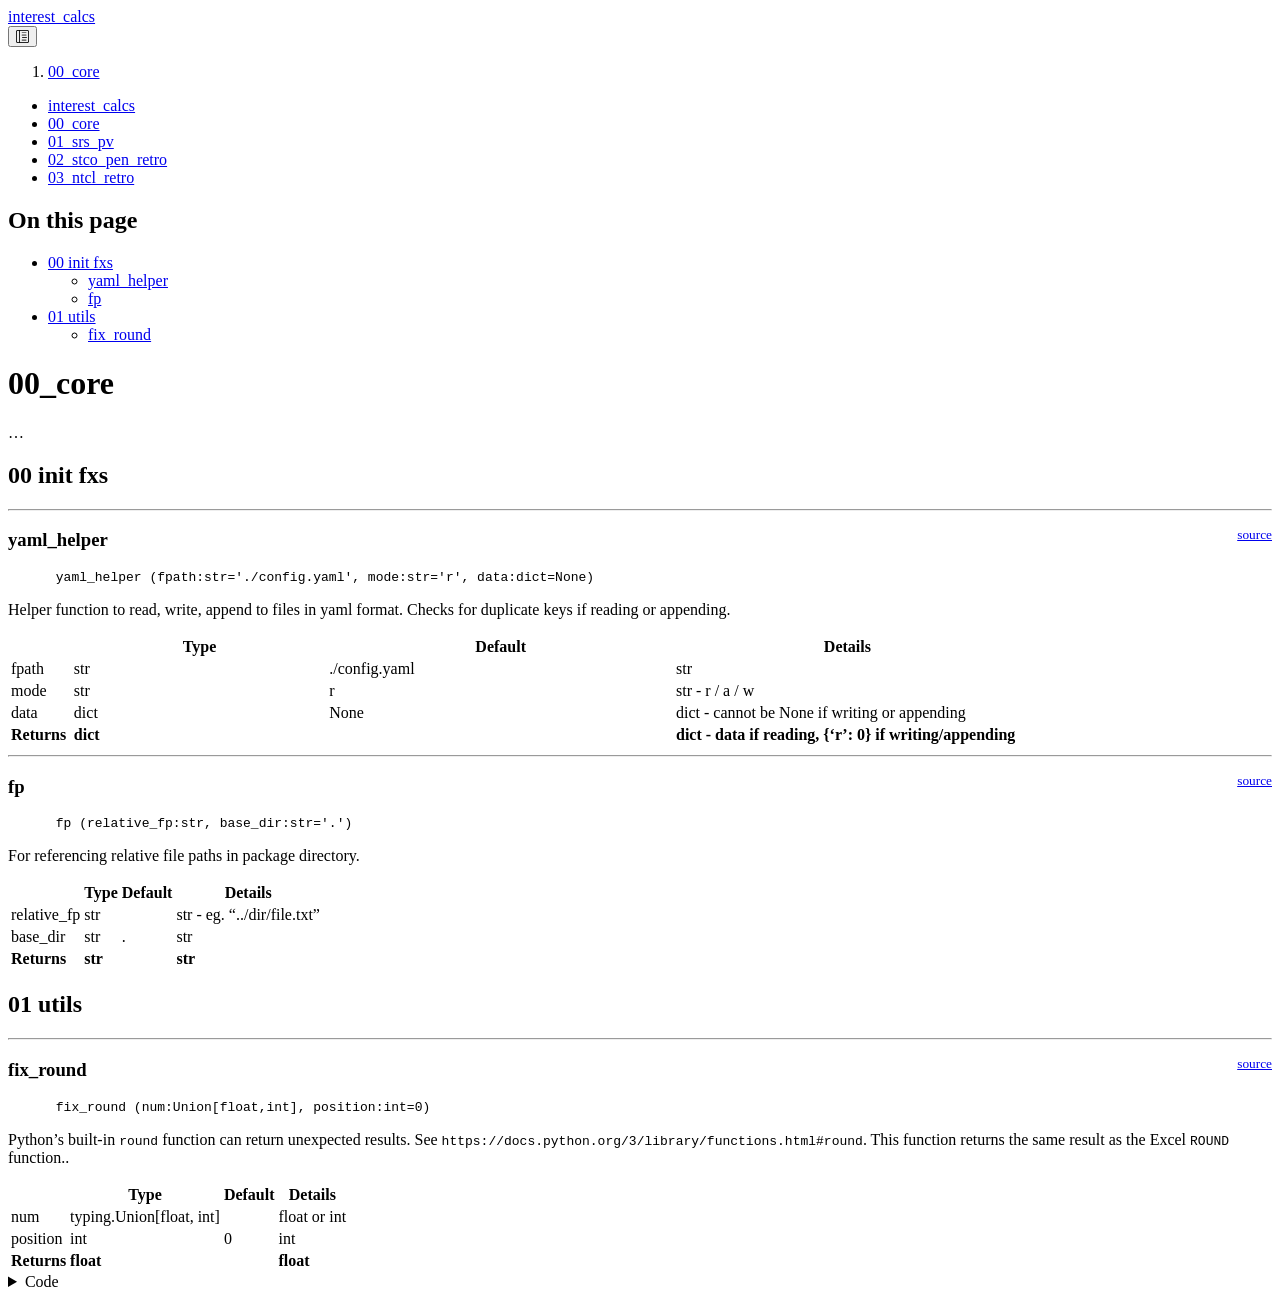
==== docs/core.html @ 6f4686b6 "init" ====
<!DOCTYPE html>
<html xmlns="http://www.w3.org/1999/xhtml" lang="en" xml:lang="en"><head>

<meta charset="utf-8">
<meta name="generator" content="quarto-1.4.550">

<meta name="viewport" content="width=device-width, initial-scale=1.0, user-scalable=yes">

<meta name="description" content="…">

<title>interest_calcs - 00_core</title>
<style>
code{white-space: pre-wrap;}
span.smallcaps{font-variant: small-caps;}
div.columns{display: flex; gap: min(4vw, 1.5em);}
div.column{flex: auto; overflow-x: auto;}
div.hanging-indent{margin-left: 1.5em; text-indent: -1.5em;}
ul.task-list{list-style: none;}
ul.task-list li input[type="checkbox"] {
  width: 0.8em;
  margin: 0 0.8em 0.2em -1em; /* quarto-specific, see https://github.com/quarto-dev/quarto-cli/issues/4556 */ 
  vertical-align: middle;
}
/* CSS for syntax highlighting */
pre > code.sourceCode { white-space: pre; position: relative; }
pre > code.sourceCode > span { line-height: 1.25; }
pre > code.sourceCode > span:empty { height: 1.2em; }
.sourceCode { overflow: visible; }
code.sourceCode > span { color: inherit; text-decoration: inherit; }
div.sourceCode { margin: 1em 0; }
pre.sourceCode { margin: 0; }
@media screen {
div.sourceCode { overflow: auto; }
}
@media print {
pre > code.sourceCode { white-space: pre-wrap; }
pre > code.sourceCode > span { text-indent: -5em; padding-left: 5em; }
}
pre.numberSource code
  { counter-reset: source-line 0; }
pre.numberSource code > span
  { position: relative; left: -4em; counter-increment: source-line; }
pre.numberSource code > span > a:first-child::before
  { content: counter(source-line);
    position: relative; left: -1em; text-align: right; vertical-align: baseline;
    border: none; display: inline-block;
    -webkit-touch-callout: none; -webkit-user-select: none;
    -khtml-user-select: none; -moz-user-select: none;
    -ms-user-select: none; user-select: none;
    padding: 0 4px; width: 4em;
  }
pre.numberSource { margin-left: 3em;  padding-left: 4px; }
div.sourceCode
  {   }
@media screen {
pre > code.sourceCode > span > a:first-child::before { text-decoration: underline; }
}
</style>


<script src="site_libs/quarto-nav/quarto-nav.js"></script>
<script src="site_libs/quarto-nav/headroom.min.js"></script>
<script src="site_libs/clipboard/clipboard.min.js"></script>
<script src="site_libs/quarto-search/autocomplete.umd.js"></script>
<script src="site_libs/quarto-search/fuse.min.js"></script>
<script src="site_libs/quarto-search/quarto-search.js"></script>
<meta name="quarto:offset" content="./">
<script src="site_libs/quarto-html/quarto.js"></script>
<script src="site_libs/quarto-html/popper.min.js"></script>
<script src="site_libs/quarto-html/tippy.umd.min.js"></script>
<script src="site_libs/quarto-html/anchor.min.js"></script>
<link href="site_libs/quarto-html/tippy.css" rel="stylesheet">
<link href="site_libs/quarto-html/quarto-syntax-highlighting.css" rel="stylesheet" id="quarto-text-highlighting-styles">
<script src="site_libs/bootstrap/bootstrap.min.js"></script>
<link href="site_libs/bootstrap/bootstrap-icons.css" rel="stylesheet">
<link href="site_libs/bootstrap/bootstrap.min.css" rel="stylesheet" id="quarto-bootstrap" data-mode="light">
<script id="quarto-search-options" type="application/json">{
  "location": "navbar",
  "copy-button": false,
  "collapse-after": 3,
  "panel-placement": "end",
  "type": "overlay",
  "limit": 50,
  "keyboard-shortcut": [
    "f",
    "/",
    "s"
  ],
  "show-item-context": false,
  "language": {
    "search-no-results-text": "No results",
    "search-matching-documents-text": "matching documents",
    "search-copy-link-title": "Copy link to search",
    "search-hide-matches-text": "Hide additional matches",
    "search-more-match-text": "more match in this document",
    "search-more-matches-text": "more matches in this document",
    "search-clear-button-title": "Clear",
    "search-text-placeholder": "",
    "search-detached-cancel-button-title": "Cancel",
    "search-submit-button-title": "Submit",
    "search-label": "Search"
  }
}</script>


<link rel="stylesheet" href="styles.css">
<meta property="og:title" content="interest_calcs - 00_core">
<meta property="og:description" content="…">
<meta property="og:site_name" content="interest_calcs">
<meta name="twitter:title" content="interest_calcs - 00_core">
<meta name="twitter:description" content="…">
<meta name="twitter:card" content="summary">
</head>

<body class="nav-sidebar floating nav-fixed">

<div id="quarto-search-results"></div>
  <header id="quarto-header" class="headroom fixed-top">
    <nav class="navbar navbar-expand-lg " data-bs-theme="dark">
      <div class="navbar-container container-fluid">
      <div class="navbar-brand-container mx-auto">
    <a class="navbar-brand" href="./index.html">
    <span class="navbar-title">interest_calcs</span>
    </a>
  </div>
        <div class="quarto-navbar-tools">
</div>
          <div id="quarto-search" class="" title="Search"></div>
      </div> <!-- /container-fluid -->
    </nav>
  <nav class="quarto-secondary-nav">
    <div class="container-fluid d-flex">
      <button type="button" class="quarto-btn-toggle btn" data-bs-toggle="collapse" data-bs-target=".quarto-sidebar-collapse-item" aria-controls="quarto-sidebar" aria-expanded="false" aria-label="Toggle sidebar navigation" onclick="if (window.quartoToggleHeadroom) { window.quartoToggleHeadroom(); }">
        <i class="bi bi-layout-text-sidebar-reverse"></i>
      </button>
        <nav class="quarto-page-breadcrumbs" aria-label="breadcrumb"><ol class="breadcrumb"><li class="breadcrumb-item"><a href="./core.html">00_core</a></li></ol></nav>
        <a class="flex-grow-1" role="button" data-bs-toggle="collapse" data-bs-target=".quarto-sidebar-collapse-item" aria-controls="quarto-sidebar" aria-expanded="false" aria-label="Toggle sidebar navigation" onclick="if (window.quartoToggleHeadroom) { window.quartoToggleHeadroom(); }">      
        </a>
    </div>
  </nav>
</header>
<!-- content -->
<div id="quarto-content" class="quarto-container page-columns page-rows-contents page-layout-article page-navbar">
<!-- sidebar -->
  <nav id="quarto-sidebar" class="sidebar collapse collapse-horizontal quarto-sidebar-collapse-item sidebar-navigation floating overflow-auto">
    <div class="sidebar-menu-container"> 
    <ul class="list-unstyled mt-1">
        <li class="sidebar-item">
  <div class="sidebar-item-container"> 
  <a href="./index.html" class="sidebar-item-text sidebar-link">
 <span class="menu-text">interest_calcs</span></a>
  </div>
</li>
        <li class="sidebar-item">
  <div class="sidebar-item-container"> 
  <a href="./core.html" class="sidebar-item-text sidebar-link active">
 <span class="menu-text">00_core</span></a>
  </div>
</li>
        <li class="sidebar-item">
  <div class="sidebar-item-container"> 
  <a href="./srs_pv.html" class="sidebar-item-text sidebar-link">
 <span class="menu-text">01_srs_pv</span></a>
  </div>
</li>
        <li class="sidebar-item">
  <div class="sidebar-item-container"> 
  <a href="./stco_pen_retro.html" class="sidebar-item-text sidebar-link">
 <span class="menu-text">02_stco_pen_retro</span></a>
  </div>
</li>
        <li class="sidebar-item">
  <div class="sidebar-item-container"> 
  <a href="./ntcl_retro.html" class="sidebar-item-text sidebar-link">
 <span class="menu-text">03_ntcl_retro</span></a>
  </div>
</li>
    </ul>
    </div>
</nav>
<div id="quarto-sidebar-glass" class="quarto-sidebar-collapse-item" data-bs-toggle="collapse" data-bs-target=".quarto-sidebar-collapse-item"></div>
<!-- margin-sidebar -->
    <div id="quarto-margin-sidebar" class="sidebar margin-sidebar">
        <nav id="TOC" role="doc-toc" class="toc-active">
    <h2 id="toc-title">On this page</h2>
   
  <ul>
  <li><a href="#init-fxs" id="toc-init-fxs" class="nav-link active" data-scroll-target="#init-fxs">00 init fxs</a>
  <ul class="collapse">
  <li><a href="#yaml_helper" id="toc-yaml_helper" class="nav-link" data-scroll-target="#yaml_helper">yaml_helper</a></li>
  <li><a href="#fp" id="toc-fp" class="nav-link" data-scroll-target="#fp">fp</a></li>
  </ul></li>
  <li><a href="#utils" id="toc-utils" class="nav-link" data-scroll-target="#utils">01 utils</a>
  <ul class="collapse">
  <li><a href="#fix_round" id="toc-fix_round" class="nav-link" data-scroll-target="#fix_round">fix_round</a></li>
  </ul></li>
  </ul>
</nav>
    </div>
<!-- main -->
<main class="content" id="quarto-document-content">

<header id="title-block-header" class="quarto-title-block default">
<div class="quarto-title">
<h1 class="title">00_core</h1>
</div>

<div>
  <div class="description">
    …
  </div>
</div>


<div class="quarto-title-meta">

    
  
    
  </div>
  


</header>


<!-- WARNING: THIS FILE WAS AUTOGENERATED! DO NOT EDIT! -->
<section id="init-fxs" class="level1">
<h1>00 init fxs</h1>
<hr>
<p><a href="https://github.com/pyronone/interest_calcs/blob/main/interest_calcs/core.py#L39" target="_blank" style="float:right; font-size:smaller">source</a></p>
<section id="yaml_helper" class="level3">
<h3 class="anchored" data-anchor-id="yaml_helper">yaml_helper</h3>
<blockquote class="blockquote">
<pre><code> yaml_helper (fpath:str='./config.yaml', mode:str='r', data:dict=None)</code></pre>
</blockquote>
<p>Helper function to read, write, append to files in yaml format. Checks for duplicate keys if reading or appending.</p>
<table class="table">
<colgroup>
<col style="width: 6%">
<col style="width: 25%">
<col style="width: 34%">
<col style="width: 34%">
</colgroup>
<thead>
<tr class="header">
<th></th>
<th><strong>Type</strong></th>
<th><strong>Default</strong></th>
<th><strong>Details</strong></th>
</tr>
</thead>
<tbody>
<tr class="odd">
<td>fpath</td>
<td>str</td>
<td>./config.yaml</td>
<td>str</td>
</tr>
<tr class="even">
<td>mode</td>
<td>str</td>
<td>r</td>
<td>str - r / a / w</td>
</tr>
<tr class="odd">
<td>data</td>
<td>dict</td>
<td>None</td>
<td>dict - cannot be None if writing or appending</td>
</tr>
<tr class="even">
<td><strong>Returns</strong></td>
<td><strong>dict</strong></td>
<td></td>
<td><strong>dict - data if reading, {‘r’: 0} if writing/appending</strong></td>
</tr>
</tbody>
</table>
<hr>
<p><a href="https://github.com/pyronone/interest_calcs/blob/main/interest_calcs/core.py#L16" target="_blank" style="float:right; font-size:smaller">source</a></p>
</section>
<section id="fp" class="level3">
<h3 class="anchored" data-anchor-id="fp">fp</h3>
<blockquote class="blockquote">
<pre><code> fp (relative_fp:str, base_dir:str='.')</code></pre>
</blockquote>
<p>For referencing relative file paths in package directory.</p>
<table class="table">
<thead>
<tr class="header">
<th></th>
<th><strong>Type</strong></th>
<th><strong>Default</strong></th>
<th><strong>Details</strong></th>
</tr>
</thead>
<tbody>
<tr class="odd">
<td>relative_fp</td>
<td>str</td>
<td></td>
<td>str - eg. “../dir/file.txt”</td>
</tr>
<tr class="even">
<td>base_dir</td>
<td>str</td>
<td>.</td>
<td>str</td>
</tr>
<tr class="odd">
<td><strong>Returns</strong></td>
<td><strong>str</strong></td>
<td></td>
<td><strong>str</strong></td>
</tr>
</tbody>
</table>
</section>
</section>
<section id="utils" class="level1">
<h1>01 utils</h1>
<hr>
<p><a href="https://github.com/pyronone/interest_calcs/blob/main/interest_calcs/core.py#L97" target="_blank" style="float:right; font-size:smaller">source</a></p>
<section id="fix_round" class="level3">
<h3 class="anchored" data-anchor-id="fix_round">fix_round</h3>
<blockquote class="blockquote">
<pre><code> fix_round (num:Union[float,int], position:int=0)</code></pre>
</blockquote>
<p>Python’s built-in <code>round</code> function can return unexpected results. See <code>https://docs.python.org/3/library/functions.html#round</code>. This function returns the same result as the Excel <code>ROUND</code> function..</p>
<table class="table">
<thead>
<tr class="header">
<th></th>
<th><strong>Type</strong></th>
<th><strong>Default</strong></th>
<th><strong>Details</strong></th>
</tr>
</thead>
<tbody>
<tr class="odd">
<td>num</td>
<td>typing.Union[float, int]</td>
<td></td>
<td>float or int</td>
</tr>
<tr class="even">
<td>position</td>
<td>int</td>
<td>0</td>
<td>int</td>
</tr>
<tr class="odd">
<td><strong>Returns</strong></td>
<td><strong>float</strong></td>
<td></td>
<td><strong>float</strong></td>
</tr>
</tbody>
</table>
<div id="cell-7" class="cell">
<details class="code-fold">
<summary>Code</summary>
<div class="sourceCode cell-code" id="cb4"><pre class="sourceCode python code-with-copy"><code class="sourceCode python"><span id="cb4-1"><a href="#cb4-1" aria-hidden="true" tabindex="-1"></a><span class="co"># * </span><span class="al">TEST</span></span>
<span id="cb4-2"><a href="#cb4-2" aria-hidden="true" tabindex="-1"></a><span class="im">import</span> pytest</span>
<span id="cb4-3"><a href="#cb4-3" aria-hidden="true" tabindex="-1"></a></span>
<span id="cb4-4"><a href="#cb4-4" aria-hidden="true" tabindex="-1"></a><span class="cf">with</span> pytest.raises(<span class="pp">Exception</span>, match<span class="op">=</span><span class="st">"Invalid input"</span>):</span>
<span id="cb4-5"><a href="#cb4-5" aria-hidden="true" tabindex="-1"></a>    fix_round(<span class="st">"test"</span>, <span class="dv">123</span>)</span>
<span id="cb4-6"><a href="#cb4-6" aria-hidden="true" tabindex="-1"></a></span>
<span id="cb4-7"><a href="#cb4-7" aria-hidden="true" tabindex="-1"></a><span class="cf">assert</span> <span class="bu">round</span>(<span class="fl">23.335</span>, <span class="dv">2</span>) <span class="op">==</span> <span class="fl">23.34</span></span>
<span id="cb4-8"><a href="#cb4-8" aria-hidden="true" tabindex="-1"></a><span class="cf">assert</span> <span class="bu">round</span>(<span class="fl">23.345</span>, <span class="dv">2</span>) <span class="op">==</span> <span class="fl">23.34</span></span>
<span id="cb4-9"><a href="#cb4-9" aria-hidden="true" tabindex="-1"></a><span class="cf">assert</span> fix_round(<span class="fl">23.345</span>, <span class="dv">2</span>) <span class="op">==</span> <span class="fl">23.35</span></span>
<span id="cb4-10"><a href="#cb4-10" aria-hidden="true" tabindex="-1"></a></span>
<span id="cb4-11"><a href="#cb4-11" aria-hidden="true" tabindex="-1"></a><span class="cf">assert</span> <span class="bu">round</span>(<span class="op">-</span><span class="fl">23.345</span>, <span class="dv">2</span>) <span class="op">==</span> <span class="op">-</span><span class="fl">23.34</span></span>
<span id="cb4-12"><a href="#cb4-12" aria-hidden="true" tabindex="-1"></a><span class="cf">assert</span> fix_round(<span class="op">-</span><span class="fl">23.345</span>, <span class="dv">2</span>) <span class="op">==</span> <span class="op">-</span><span class="fl">23.35</span></span>
<span id="cb4-13"><a href="#cb4-13" aria-hidden="true" tabindex="-1"></a></span>
<span id="cb4-14"><a href="#cb4-14" aria-hidden="true" tabindex="-1"></a><span class="cf">assert</span> fix_round(<span class="dv">1</span>, <span class="dv">2</span>) <span class="op">==</span> <span class="dv">1</span></span>
<span id="cb4-15"><a href="#cb4-15" aria-hidden="true" tabindex="-1"></a><span class="cf">assert</span> <span class="bu">isinstance</span>((fix_round(<span class="dv">1</span>, <span class="dv">2</span>)), <span class="bu">float</span>)</span>
<span id="cb4-16"><a href="#cb4-16" aria-hidden="true" tabindex="-1"></a></span>
<span id="cb4-17"><a href="#cb4-17" aria-hidden="true" tabindex="-1"></a><span class="cf">assert</span> fix_round(<span class="fl">1.0</span>, <span class="dv">2</span>) <span class="op">==</span> <span class="dv">1</span></span>
<span id="cb4-18"><a href="#cb4-18" aria-hidden="true" tabindex="-1"></a><span class="cf">assert</span> <span class="bu">isinstance</span>((fix_round(<span class="fl">1.0</span>, <span class="dv">2</span>)), <span class="bu">float</span>)</span>
<span id="cb4-19"><a href="#cb4-19" aria-hidden="true" tabindex="-1"></a></span>
<span id="cb4-20"><a href="#cb4-20" aria-hidden="true" tabindex="-1"></a><span class="cf">assert</span> <span class="bu">round</span>(<span class="fl">6789.2342335</span>, <span class="dv">6</span>) <span class="op">==</span> <span class="fl">6789.234234</span></span>
<span id="cb4-21"><a href="#cb4-21" aria-hidden="true" tabindex="-1"></a><span class="cf">assert</span> <span class="bu">round</span>(<span class="fl">6789.2342345</span>, <span class="dv">6</span>) <span class="op">==</span> <span class="fl">6789.234234</span></span>
<span id="cb4-22"><a href="#cb4-22" aria-hidden="true" tabindex="-1"></a><span class="cf">assert</span> fix_round(<span class="fl">6789.2342345</span>, <span class="dv">6</span>) <span class="op">==</span> <span class="fl">6789.234235</span></span>
<span id="cb4-23"><a href="#cb4-23" aria-hidden="true" tabindex="-1"></a></span>
<span id="cb4-24"><a href="#cb4-24" aria-hidden="true" tabindex="-1"></a><span class="cf">assert</span> <span class="bu">round</span>(<span class="op">-</span><span class="fl">6789.2342345</span>, <span class="dv">6</span>) <span class="op">==</span> <span class="op">-</span><span class="fl">6789.234234</span></span>
<span id="cb4-25"><a href="#cb4-25" aria-hidden="true" tabindex="-1"></a><span class="cf">assert</span> fix_round(<span class="op">-</span><span class="fl">6789.2342345</span>, <span class="dv">6</span>) <span class="op">==</span> <span class="op">-</span><span class="fl">6789.234235</span></span>
<span id="cb4-26"><a href="#cb4-26" aria-hidden="true" tabindex="-1"></a></span>
<span id="cb4-27"><a href="#cb4-27" aria-hidden="true" tabindex="-1"></a><span class="cf">assert</span> fix_round(<span class="fl">0.0</span>, <span class="dv">2</span>) <span class="op">==</span> <span class="fl">0.0</span></span>
<span id="cb4-28"><a href="#cb4-28" aria-hidden="true" tabindex="-1"></a><span class="cf">assert</span> fix_round(<span class="op">-</span><span class="fl">0.0</span>, <span class="dv">2</span>) <span class="op">==</span> <span class="fl">0.0</span></span></code><button title="Copy to Clipboard" class="code-copy-button"><i class="bi"></i></button></pre></div>
</details>
</div>


</section>
</section>

</main> <!-- /main -->
<script id="quarto-html-after-body" type="application/javascript">
window.document.addEventListener("DOMContentLoaded", function (event) {
  const toggleBodyColorMode = (bsSheetEl) => {
    const mode = bsSheetEl.getAttribute("data-mode");
    const bodyEl = window.document.querySelector("body");
    if (mode === "dark") {
      bodyEl.classList.add("quarto-dark");
      bodyEl.classList.remove("quarto-light");
    } else {
      bodyEl.classList.add("quarto-light");
      bodyEl.classList.remove("quarto-dark");
    }
  }
  const toggleBodyColorPrimary = () => {
    const bsSheetEl = window.document.querySelector("link#quarto-bootstrap");
    if (bsSheetEl) {
      toggleBodyColorMode(bsSheetEl);
    }
  }
  toggleBodyColorPrimary();  
  const icon = "";
  const anchorJS = new window.AnchorJS();
  anchorJS.options = {
    placement: 'right',
    icon: icon
  };
  anchorJS.add('.anchored');
  const isCodeAnnotation = (el) => {
    for (const clz of el.classList) {
      if (clz.startsWith('code-annotation-')) {                     
        return true;
      }
    }
    return false;
  }
  const clipboard = new window.ClipboardJS('.code-copy-button', {
    text: function(trigger) {
      const codeEl = trigger.previousElementSibling.cloneNode(true);
      for (const childEl of codeEl.children) {
        if (isCodeAnnotation(childEl)) {
          childEl.remove();
        }
      }
      return codeEl.innerText;
    }
  });
  clipboard.on('success', function(e) {
    // button target
    const button = e.trigger;
    // don't keep focus
    button.blur();
    // flash "checked"
    button.classList.add('code-copy-button-checked');
    var currentTitle = button.getAttribute("title");
    button.setAttribute("title", "Copied!");
    let tooltip;
    if (window.bootstrap) {
      button.setAttribute("data-bs-toggle", "tooltip");
      button.setAttribute("data-bs-placement", "left");
      button.setAttribute("data-bs-title", "Copied!");
      tooltip = new bootstrap.Tooltip(button, 
        { trigger: "manual", 
          customClass: "code-copy-button-tooltip",
          offset: [0, -8]});
      tooltip.show();    
    }
    setTimeout(function() {
      if (tooltip) {
        tooltip.hide();
        button.removeAttribute("data-bs-title");
        button.removeAttribute("data-bs-toggle");
        button.removeAttribute("data-bs-placement");
      }
      button.setAttribute("title", currentTitle);
      button.classList.remove('code-copy-button-checked');
    }, 1000);
    // clear code selection
    e.clearSelection();
  });
  function tippyHover(el, contentFn, onTriggerFn, onUntriggerFn) {
    const config = {
      allowHTML: true,
      maxWidth: 500,
      delay: 100,
      arrow: false,
      appendTo: function(el) {
          return el.parentElement;
      },
      interactive: true,
      interactiveBorder: 10,
      theme: 'quarto',
      placement: 'bottom-start',
    };
    if (contentFn) {
      config.content = contentFn;
    }
    if (onTriggerFn) {
      config.onTrigger = onTriggerFn;
    }
    if (onUntriggerFn) {
      config.onUntrigger = onUntriggerFn;
    }
    window.tippy(el, config); 
  }
  const noterefs = window.document.querySelectorAll('a[role="doc-noteref"]');
  for (var i=0; i<noterefs.length; i++) {
    const ref = noterefs[i];
    tippyHover(ref, function() {
      // use id or data attribute instead here
      let href = ref.getAttribute('data-footnote-href') || ref.getAttribute('href');
      try { href = new URL(href).hash; } catch {}
      const id = href.replace(/^#\/?/, "");
      const note = window.document.getElementById(id);
      return note.innerHTML;
    });
  }
  const xrefs = window.document.querySelectorAll('a.quarto-xref');
  const processXRef = (id, note) => {
    // Strip column container classes
    const stripColumnClz = (el) => {
      el.classList.remove("page-full", "page-columns");
      if (el.children) {
        for (const child of el.children) {
          stripColumnClz(child);
        }
      }
    }
    stripColumnClz(note)
    if (id === null || id.startsWith('sec-')) {
      // Special case sections, only their first couple elements
      const container = document.createElement("div");
      if (note.children && note.children.length > 2) {
        container.appendChild(note.children[0].cloneNode(true));
        for (let i = 1; i < note.children.length; i++) {
          const child = note.children[i];
          if (child.tagName === "P" && child.innerText === "") {
            continue;
          } else {
            container.appendChild(child.cloneNode(true));
            break;
          }
        }
        if (window.Quarto?.typesetMath) {
          window.Quarto.typesetMath(container);
        }
        return container.innerHTML
      } else {
        if (window.Quarto?.typesetMath) {
          window.Quarto.typesetMath(note);
        }
        return note.innerHTML;
      }
    } else {
      // Remove any anchor links if they are present
      const anchorLink = note.querySelector('a.anchorjs-link');
      if (anchorLink) {
        anchorLink.remove();
      }
      if (window.Quarto?.typesetMath) {
        window.Quarto.typesetMath(note);
      }
      // TODO in 1.5, we should make sure this works without a callout special case
      if (note.classList.contains("callout")) {
        return note.outerHTML;
      } else {
        return note.innerHTML;
      }
    }
  }
  for (var i=0; i<xrefs.length; i++) {
    const xref = xrefs[i];
    tippyHover(xref, undefined, function(instance) {
      instance.disable();
      let url = xref.getAttribute('href');
      let hash = undefined; 
      if (url.startsWith('#')) {
        hash = url;
      } else {
        try { hash = new URL(url).hash; } catch {}
      }
      if (hash) {
        const id = hash.replace(/^#\/?/, "");
        const note = window.document.getElementById(id);
        if (note !== null) {
          try {
            const html = processXRef(id, note.cloneNode(true));
            instance.setContent(html);
          } finally {
            instance.enable();
            instance.show();
          }
        } else {
          // See if we can fetch this
          fetch(url.split('#')[0])
          .then(res => res.text())
          .then(html => {
            const parser = new DOMParser();
            const htmlDoc = parser.parseFromString(html, "text/html");
            const note = htmlDoc.getElementById(id);
            if (note !== null) {
              const html = processXRef(id, note);
              instance.setContent(html);
            } 
          }).finally(() => {
            instance.enable();
            instance.show();
          });
        }
      } else {
        // See if we can fetch a full url (with no hash to target)
        // This is a special case and we should probably do some content thinning / targeting
        fetch(url)
        .then(res => res.text())
        .then(html => {
          const parser = new DOMParser();
          const htmlDoc = parser.parseFromString(html, "text/html");
          const note = htmlDoc.querySelector('main.content');
          if (note !== null) {
            // This should only happen for chapter cross references
            // (since there is no id in the URL)
            // remove the first header
            if (note.children.length > 0 && note.children[0].tagName === "HEADER") {
              note.children[0].remove();
            }
            const html = processXRef(null, note);
            instance.setContent(html);
          } 
        }).finally(() => {
          instance.enable();
          instance.show();
        });
      }
    }, function(instance) {
    });
  }
      let selectedAnnoteEl;
      const selectorForAnnotation = ( cell, annotation) => {
        let cellAttr = 'data-code-cell="' + cell + '"';
        let lineAttr = 'data-code-annotation="' +  annotation + '"';
        const selector = 'span[' + cellAttr + '][' + lineAttr + ']';
        return selector;
      }
      const selectCodeLines = (annoteEl) => {
        const doc = window.document;
        const targetCell = annoteEl.getAttribute("data-target-cell");
        const targetAnnotation = annoteEl.getAttribute("data-target-annotation");
        const annoteSpan = window.document.querySelector(selectorForAnnotation(targetCell, targetAnnotation));
        const lines = annoteSpan.getAttribute("data-code-lines").split(",");
        const lineIds = lines.map((line) => {
          return targetCell + "-" + line;
        })
        let top = null;
        let height = null;
        let parent = null;
        if (lineIds.length > 0) {
            //compute the position of the single el (top and bottom and make a div)
            const el = window.document.getElementById(lineIds[0]);
            top = el.offsetTop;
            height = el.offsetHeight;
            parent = el.parentElement.parentElement;
          if (lineIds.length > 1) {
            const lastEl = window.document.getElementById(lineIds[lineIds.length - 1]);
            const bottom = lastEl.offsetTop + lastEl.offsetHeight;
            height = bottom - top;
          }
          if (top !== null && height !== null && parent !== null) {
            // cook up a div (if necessary) and position it 
            let div = window.document.getElementById("code-annotation-line-highlight");
            if (div === null) {
              div = window.document.createElement("div");
              div.setAttribute("id", "code-annotation-line-highlight");
              div.style.position = 'absolute';
              parent.appendChild(div);
            }
            div.style.top = top - 2 + "px";
            div.style.height = height + 4 + "px";
            div.style.left = 0;
            let gutterDiv = window.document.getElementById("code-annotation-line-highlight-gutter");
            if (gutterDiv === null) {
              gutterDiv = window.document.createElement("div");
              gutterDiv.setAttribute("id", "code-annotation-line-highlight-gutter");
              gutterDiv.style.position = 'absolute';
              const codeCell = window.document.getElementById(targetCell);
              const gutter = codeCell.querySelector('.code-annotation-gutter');
              gutter.appendChild(gutterDiv);
            }
            gutterDiv.style.top = top - 2 + "px";
            gutterDiv.style.height = height + 4 + "px";
          }
          selectedAnnoteEl = annoteEl;
        }
      };
      const unselectCodeLines = () => {
        const elementsIds = ["code-annotation-line-highlight", "code-annotation-line-highlight-gutter"];
        elementsIds.forEach((elId) => {
          const div = window.document.getElementById(elId);
          if (div) {
            div.remove();
          }
        });
        selectedAnnoteEl = undefined;
      };
        // Handle positioning of the toggle
    window.addEventListener(
      "resize",
      throttle(() => {
        elRect = undefined;
        if (selectedAnnoteEl) {
          selectCodeLines(selectedAnnoteEl);
        }
      }, 10)
    );
    function throttle(fn, ms) {
    let throttle = false;
    let timer;
      return (...args) => {
        if(!throttle) { // first call gets through
            fn.apply(this, args);
            throttle = true;
        } else { // all the others get throttled
            if(timer) clearTimeout(timer); // cancel #2
            timer = setTimeout(() => {
              fn.apply(this, args);
              timer = throttle = false;
            }, ms);
        }
      };
    }
      // Attach click handler to the DT
      const annoteDls = window.document.querySelectorAll('dt[data-target-cell]');
      for (const annoteDlNode of annoteDls) {
        annoteDlNode.addEventListener('click', (event) => {
          const clickedEl = event.target;
          if (clickedEl !== selectedAnnoteEl) {
            unselectCodeLines();
            const activeEl = window.document.querySelector('dt[data-target-cell].code-annotation-active');
            if (activeEl) {
              activeEl.classList.remove('code-annotation-active');
            }
            selectCodeLines(clickedEl);
            clickedEl.classList.add('code-annotation-active');
          } else {
            // Unselect the line
            unselectCodeLines();
            clickedEl.classList.remove('code-annotation-active');
          }
        });
      }
  const findCites = (el) => {
    const parentEl = el.parentElement;
    if (parentEl) {
      const cites = parentEl.dataset.cites;
      if (cites) {
        return {
          el,
          cites: cites.split(' ')
        };
      } else {
        return findCites(el.parentElement)
      }
    } else {
      return undefined;
    }
  };
  var bibliorefs = window.document.querySelectorAll('a[role="doc-biblioref"]');
  for (var i=0; i<bibliorefs.length; i++) {
    const ref = bibliorefs[i];
    const citeInfo = findCites(ref);
    if (citeInfo) {
      tippyHover(citeInfo.el, function() {
        var popup = window.document.createElement('div');
        citeInfo.cites.forEach(function(cite) {
          var citeDiv = window.document.createElement('div');
          citeDiv.classList.add('hanging-indent');
          citeDiv.classList.add('csl-entry');
          var biblioDiv = window.document.getElementById('ref-' + cite);
          if (biblioDiv) {
            citeDiv.innerHTML = biblioDiv.innerHTML;
          }
          popup.appendChild(citeDiv);
        });
        return popup.innerHTML;
      });
    }
  }
});
</script>
</div> <!-- /content -->




</body></html>
---- docs/site_libs/quarto-html/tippy.css ----
.tippy-box[data-animation=fade][data-state=hidden]{opacity:0}[data-tippy-root]{max-width:calc(100vw - 10px)}.tippy-box{position:relative;background-color:#333;color:#fff;border-radius:4px;font-size:14px;line-height:1.4;white-space:normal;outline:0;transition-property:transform,visibility,opacity}.tippy-box[data-placement^=top]>.tippy-arrow{bottom:0}.tippy-box[data-placement^=top]>.tippy-arrow:before{bottom:-7px;left:0;border-width:8px 8px 0;border-top-color:initial;transform-origin:center top}.tippy-box[data-placement^=bottom]>.tippy-arrow{top:0}.tippy-box[data-placement^=bottom]>.tippy-arrow:before{top:-7px;left:0;border-width:0 8px 8px;border-bottom-color:initial;transform-origin:center bottom}.tippy-box[data-placement^=left]>.tippy-arrow{right:0}.tippy-box[data-placement^=left]>.tippy-arrow:before{border-width:8px 0 8px 8px;border-left-color:initial;right:-7px;transform-origin:center left}.tippy-box[data-placement^=right]>.tippy-arrow{left:0}.tippy-box[data-placement^=right]>.tippy-arrow:before{left:-7px;border-width:8px 8px 8px 0;border-right-color:initial;transform-origin:center right}.tippy-box[data-inertia][data-state=visible]{transition-timing-function:cubic-bezier(.54,1.5,.38,1.11)}.tippy-arrow{width:16px;height:16px;color:#333}.tippy-arrow:before{content:"";position:absolute;border-color:transparent;border-style:solid}.tippy-content{position:relative;padding:5px 9px;z-index:1}
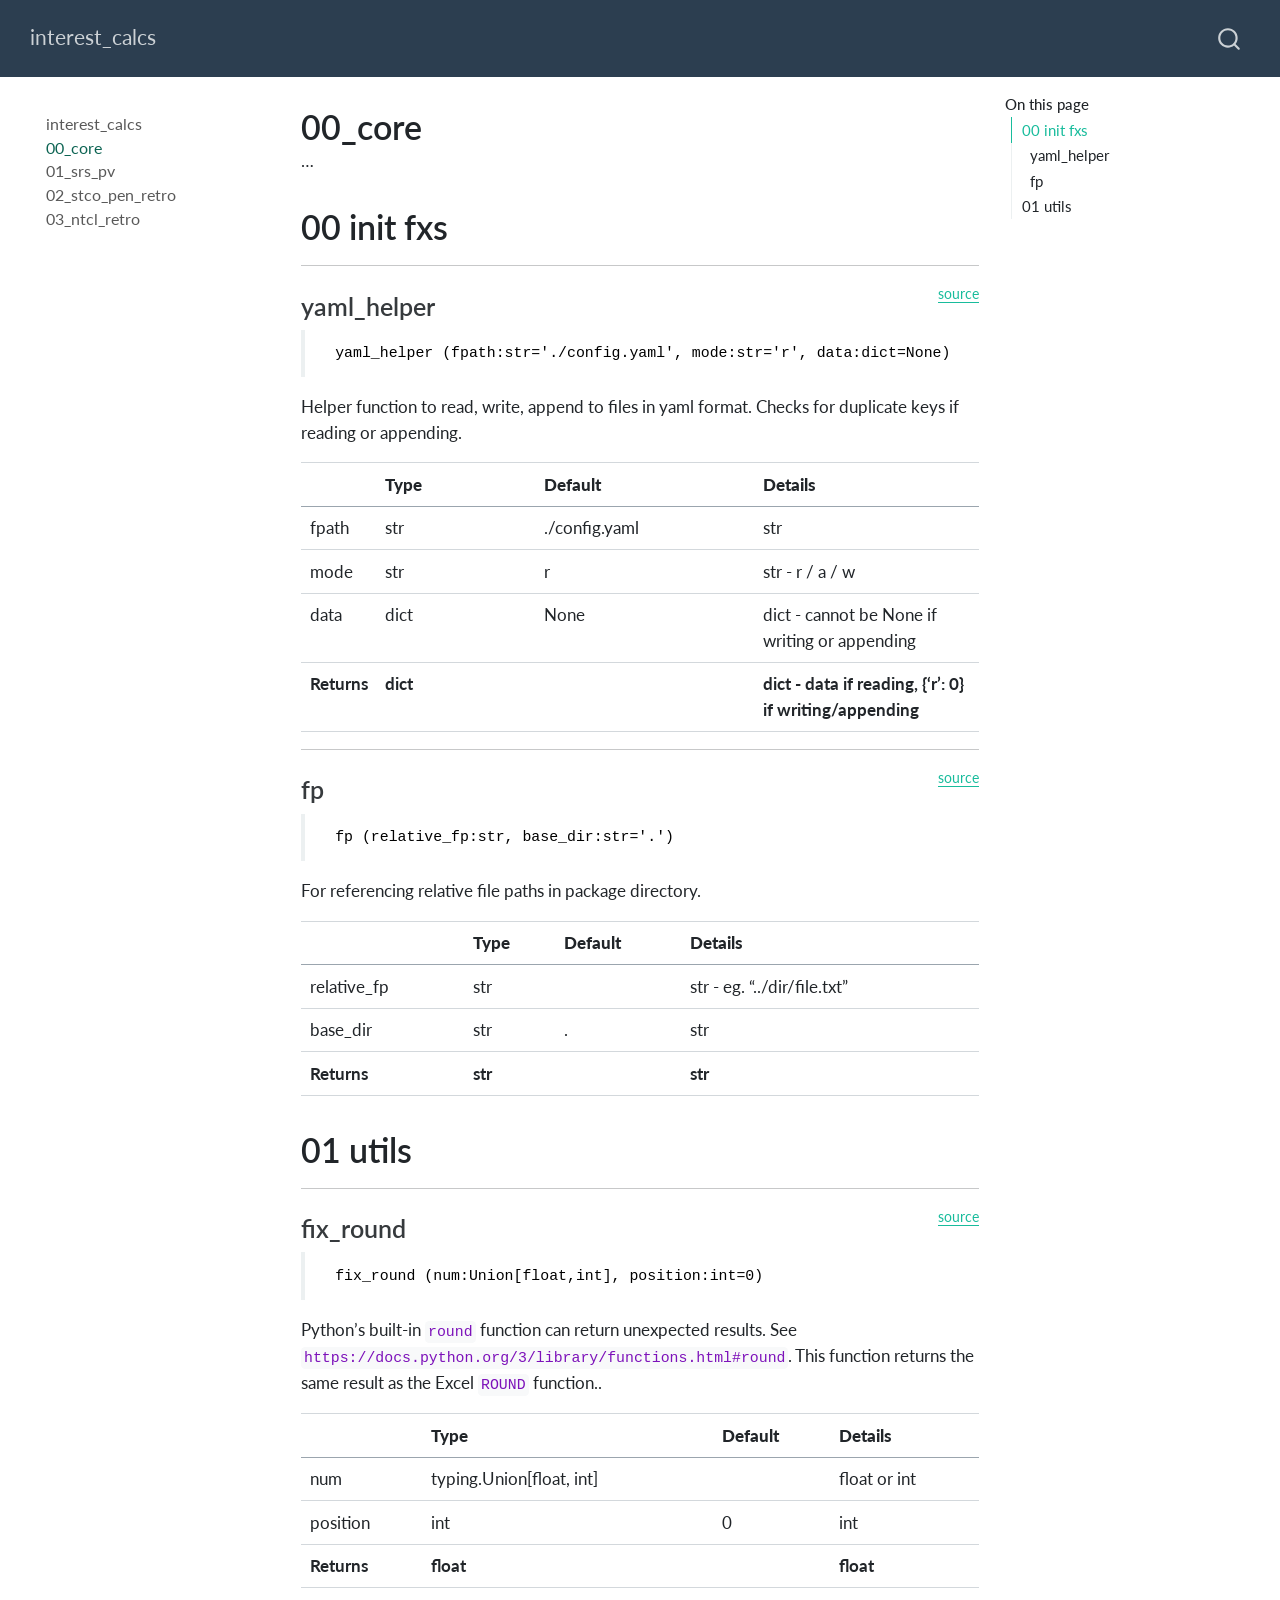
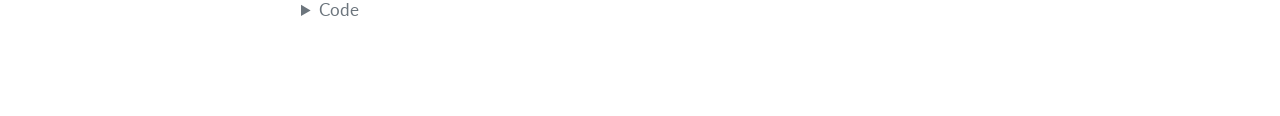
==== commit c70a991d: "add wrapper for srs pv calc, update docstrings" ====
--- a/docs/core.html
+++ b/docs/core.html
@@ -2,13 +2,13 @@
 <html xmlns="http://www.w3.org/1999/xhtml" lang="en" xml:lang="en"><head>
 
 <meta charset="utf-8">
-<meta name="generator" content="quarto-1.4.550">
+<meta name="generator" content="quarto-1.5.56">
 
 <meta name="viewport" content="width=device-width, initial-scale=1.0, user-scalable=yes">
 
 <meta name="description" content="…">
 
-<title>interest_calcs - 00_core</title>
+<title>00_core – interest_calcs</title>
 <style>
 code{white-space: pre-wrap;}
 span.smallcaps{font-variant: small-caps;}
@@ -34,7 +34,7 @@
 }
 @media print {
 pre > code.sourceCode { white-space: pre-wrap; }
-pre > code.sourceCode > span { text-indent: -5em; padding-left: 5em; }
+pre > code.sourceCode > span { display: inline-block; text-indent: -5em; padding-left: 5em; }
 }
 pre.numberSource code
   { counter-reset: source-line 0; }
@@ -104,10 +104,10 @@
 
 
 <link rel="stylesheet" href="styles.css">
-<meta property="og:title" content="interest_calcs - 00_core">
+<meta property="og:title" content="00_core – interest_calcs">
 <meta property="og:description" content="…">
 <meta property="og:site_name" content="interest_calcs">
-<meta name="twitter:title" content="interest_calcs - 00_core">
+<meta name="twitter:title" content="00_core – interest_calcs">
 <meta name="twitter:description" content="…">
 <meta name="twitter:card" content="summary">
 </head>
@@ -123,18 +123,18 @@
     <span class="navbar-title">interest_calcs</span>
     </a>
   </div>
-        <div class="quarto-navbar-tools">
+        <div class="quarto-navbar-tools tools-end">
 </div>
           <div id="quarto-search" class="" title="Search"></div>
       </div> <!-- /container-fluid -->
     </nav>
   <nav class="quarto-secondary-nav">
     <div class="container-fluid d-flex">
-      <button type="button" class="quarto-btn-toggle btn" data-bs-toggle="collapse" data-bs-target=".quarto-sidebar-collapse-item" aria-controls="quarto-sidebar" aria-expanded="false" aria-label="Toggle sidebar navigation" onclick="if (window.quartoToggleHeadroom) { window.quartoToggleHeadroom(); }">
+      <button type="button" class="quarto-btn-toggle btn" data-bs-toggle="collapse" role="button" data-bs-target=".quarto-sidebar-collapse-item" aria-controls="quarto-sidebar" aria-expanded="false" aria-label="Toggle sidebar navigation" onclick="if (window.quartoToggleHeadroom) { window.quartoToggleHeadroom(); }">
         <i class="bi bi-layout-text-sidebar-reverse"></i>
       </button>
         <nav class="quarto-page-breadcrumbs" aria-label="breadcrumb"><ol class="breadcrumb"><li class="breadcrumb-item"><a href="./core.html">00_core</a></li></ol></nav>
-        <a class="flex-grow-1" role="button" data-bs-toggle="collapse" data-bs-target=".quarto-sidebar-collapse-item" aria-controls="quarto-sidebar" aria-expanded="false" aria-label="Toggle sidebar navigation" onclick="if (window.quartoToggleHeadroom) { window.quartoToggleHeadroom(); }">      
+        <a class="flex-grow-1" role="navigation" data-bs-toggle="collapse" data-bs-target=".quarto-sidebar-collapse-item" aria-controls="quarto-sidebar" aria-expanded="false" aria-label="Toggle sidebar navigation" onclick="if (window.quartoToggleHeadroom) { window.quartoToggleHeadroom(); }">      
         </a>
     </div>
   </nav>
@@ -235,7 +235,7 @@
 <pre><code> yaml_helper (fpath:str='./config.yaml', mode:str='r', data:dict=None)</code></pre>
 </blockquote>
 <p>Helper function to read, write, append to files in yaml format. Checks for duplicate keys if reading or appending.</p>
-<table class="table">
+<table class="caption-top table">
 <colgroup>
 <col style="width: 6%">
 <col style="width: 25%">
@@ -286,7 +286,7 @@
 <pre><code> fp (relative_fp:str, base_dir:str='.')</code></pre>
 </blockquote>
 <p>For referencing relative file paths in package directory.</p>
-<table class="table">
+<table class="caption-top table">
 <thead>
 <tr class="header">
 <th></th>
@@ -328,7 +328,7 @@
 <pre><code> fix_round (num:Union[float,int], position:int=0)</code></pre>
 </blockquote>
 <p>Python’s built-in <code>round</code> function can return unexpected results. See <code>https://docs.python.org/3/library/functions.html#round</code>. This function returns the same result as the Excel <code>ROUND</code> function..</p>
-<table class="table">
+<table class="caption-top table">
 <thead>
 <tr class="header">
 <th></th>
@@ -432,18 +432,7 @@
     }
     return false;
   }
-  const clipboard = new window.ClipboardJS('.code-copy-button', {
-    text: function(trigger) {
-      const codeEl = trigger.previousElementSibling.cloneNode(true);
-      for (const childEl of codeEl.children) {
-        if (isCodeAnnotation(childEl)) {
-          childEl.remove();
-        }
-      }
-      return codeEl.innerText;
-    }
-  });
-  clipboard.on('success', function(e) {
+  const onCopySuccess = function(e) {
     // button target
     const button = e.trigger;
     // don't keep focus
@@ -475,7 +464,47 @@
     }, 1000);
     // clear code selection
     e.clearSelection();
+  }
+  const getTextToCopy = function(trigger) {
+      const codeEl = trigger.previousElementSibling.cloneNode(true);
+      for (const childEl of codeEl.children) {
+        if (isCodeAnnotation(childEl)) {
+          childEl.remove();
+        }
+      }
+      return codeEl.innerText;
+  }
+  const clipboard = new window.ClipboardJS('.code-copy-button:not([data-in-quarto-modal])', {
+    text: getTextToCopy
   });
+  clipboard.on('success', onCopySuccess);
+  if (window.document.getElementById('quarto-embedded-source-code-modal')) {
+    // For code content inside modals, clipBoardJS needs to be initialized with a container option
+    // TODO: Check when it could be a function (https://github.com/zenorocha/clipboard.js/issues/860)
+    const clipboardModal = new window.ClipboardJS('.code-copy-button[data-in-quarto-modal]', {
+      text: getTextToCopy,
+      container: window.document.getElementById('quarto-embedded-source-code-modal')
+    });
+    clipboardModal.on('success', onCopySuccess);
+  }
+    var localhostRegex = new RegExp(/^(?:http|https):\/\/localhost\:?[0-9]*\//);
+    var mailtoRegex = new RegExp(/^mailto:/);
+      var filterRegex = new RegExp("https:\/\/pyronone\.github\.io\/interest_calcs");
+    var isInternal = (href) => {
+        return filterRegex.test(href) || localhostRegex.test(href) || mailtoRegex.test(href);
+    }
+    // Inspect non-navigation links and adorn them if external
+ 	var links = window.document.querySelectorAll('a[href]:not(.nav-link):not(.navbar-brand):not(.toc-action):not(.sidebar-link):not(.sidebar-item-toggle):not(.pagination-link):not(.no-external):not([aria-hidden]):not(.dropdown-item):not(.quarto-navigation-tool):not(.about-link)');
+    for (var i=0; i<links.length; i++) {
+      const link = links[i];
+      if (!isInternal(link.href)) {
+        // undo the damage that might have been done by quarto-nav.js in the case of
+        // links that we want to consider external
+        if (link.dataset.originalHref !== undefined) {
+          link.href = link.dataset.originalHref;
+        }
+      }
+    }
   function tippyHover(el, contentFn, onTriggerFn, onUntriggerFn) {
     const config = {
       allowHTML: true,
@@ -510,7 +539,11 @@
       try { href = new URL(href).hash; } catch {}
       const id = href.replace(/^#\/?/, "");
       const note = window.document.getElementById(id);
-      return note.innerHTML;
+      if (note) {
+        return note.innerHTML;
+      } else {
+        return "";
+      }
     });
   }
   const xrefs = window.document.querySelectorAll('a.quarto-xref');
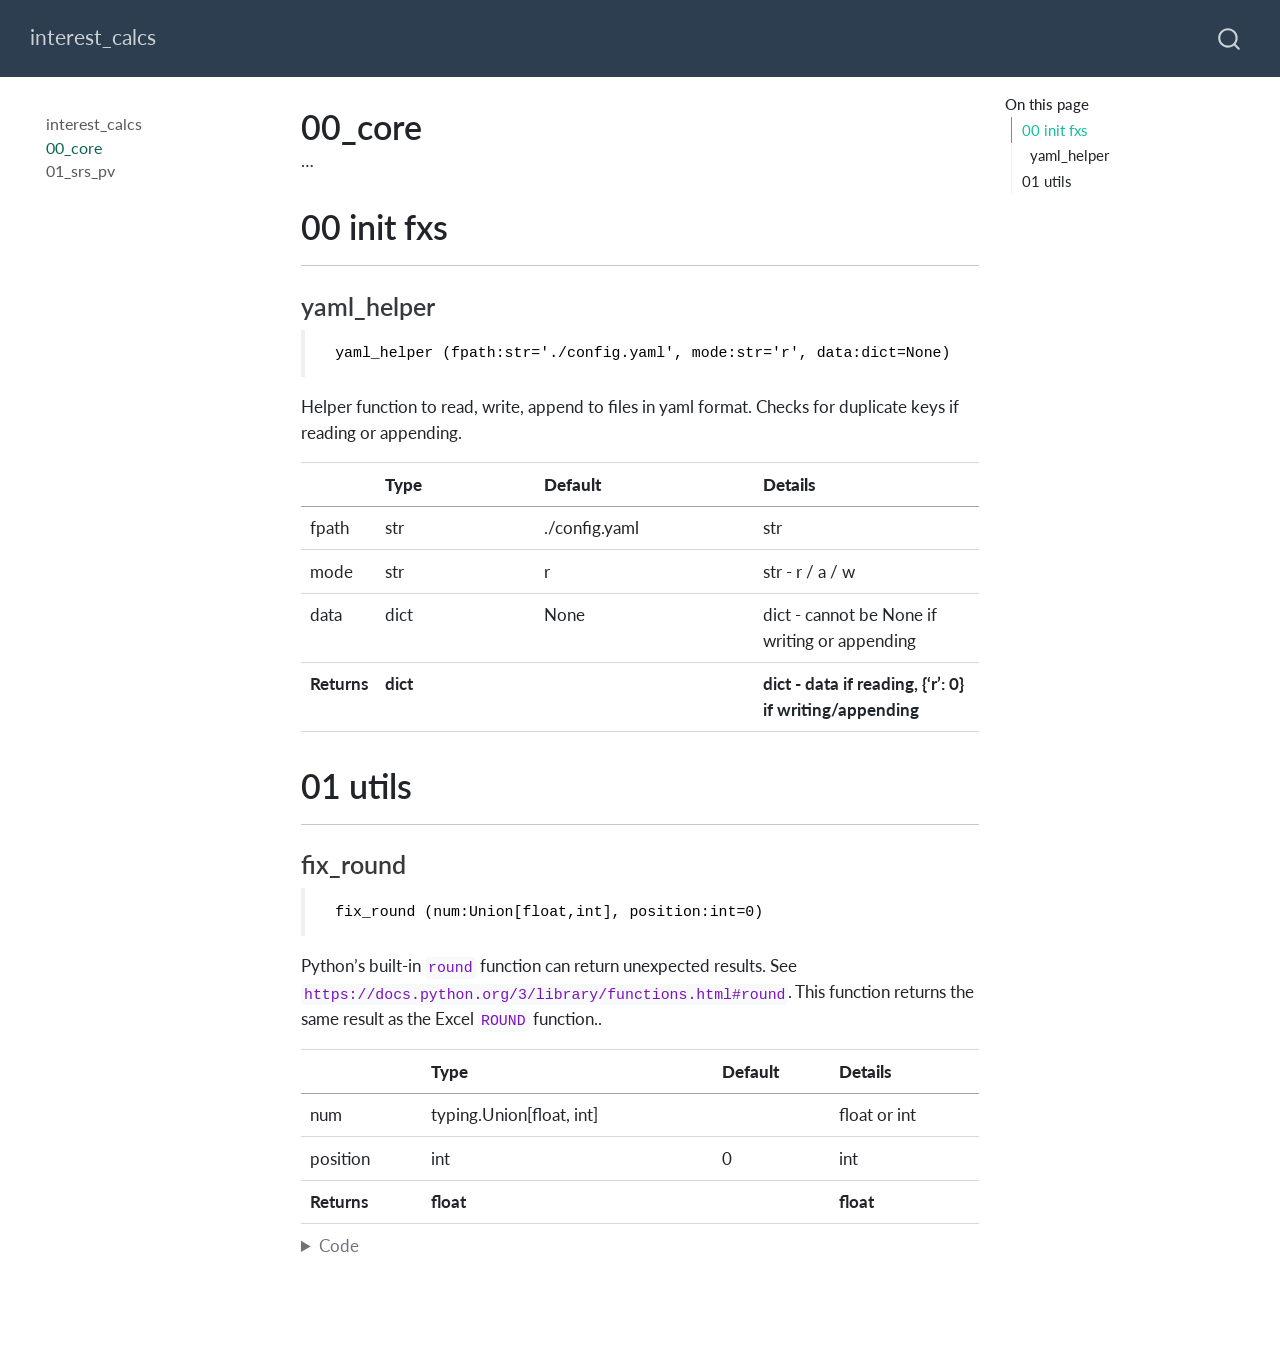
==== commit 06956fa1: "clean" ====
--- a/docs/core.html
+++ b/docs/core.html
@@ -163,18 +163,6 @@
  <span class="menu-text">01_srs_pv</span></a>
   </div>
 </li>
-        <li class="sidebar-item">
-  <div class="sidebar-item-container"> 
-  <a href="./stco_pen_retro.html" class="sidebar-item-text sidebar-link">
- <span class="menu-text">02_stco_pen_retro</span></a>
-  </div>
-</li>
-        <li class="sidebar-item">
-  <div class="sidebar-item-container"> 
-  <a href="./ntcl_retro.html" class="sidebar-item-text sidebar-link">
- <span class="menu-text">03_ntcl_retro</span></a>
-  </div>
-</li>
     </ul>
     </div>
 </nav>
@@ -188,7 +176,6 @@
   <li><a href="#init-fxs" id="toc-init-fxs" class="nav-link active" data-scroll-target="#init-fxs">00 init fxs</a>
   <ul class="collapse">
   <li><a href="#yaml_helper" id="toc-yaml_helper" class="nav-link" data-scroll-target="#yaml_helper">yaml_helper</a></li>
-  <li><a href="#fp" id="toc-fp" class="nav-link" data-scroll-target="#fp">fp</a></li>
   </ul></li>
   <li><a href="#utils" id="toc-utils" class="nav-link" data-scroll-target="#utils">01 utils</a>
   <ul class="collapse">
@@ -228,7 +215,6 @@
 <section id="init-fxs" class="level1">
 <h1>00 init fxs</h1>
 <hr>
-<p><a href="https://github.com/pyronone/interest_calcs/blob/main/interest_calcs/core.py#L39" target="_blank" style="float:right; font-size:smaller">source</a></p>
 <section id="yaml_helper" class="level3">
 <h3 class="anchored" data-anchor-id="yaml_helper">yaml_helper</h3>
 <blockquote class="blockquote">
@@ -277,51 +263,11 @@
 </tr>
 </tbody>
 </table>
-<hr>
-<p><a href="https://github.com/pyronone/interest_calcs/blob/main/interest_calcs/core.py#L16" target="_blank" style="float:right; font-size:smaller">source</a></p>
-</section>
-<section id="fp" class="level3">
-<h3 class="anchored" data-anchor-id="fp">fp</h3>
-<blockquote class="blockquote">
-<pre><code> fp (relative_fp:str, base_dir:str='.')</code></pre>
-</blockquote>
-<p>For referencing relative file paths in package directory.</p>
-<table class="caption-top table">
-<thead>
-<tr class="header">
-<th></th>
-<th><strong>Type</strong></th>
-<th><strong>Default</strong></th>
-<th><strong>Details</strong></th>
-</tr>
-</thead>
-<tbody>
-<tr class="odd">
-<td>relative_fp</td>
-<td>str</td>
-<td></td>
-<td>str - eg. “../dir/file.txt”</td>
-</tr>
-<tr class="even">
-<td>base_dir</td>
-<td>str</td>
-<td>.</td>
-<td>str</td>
-</tr>
-<tr class="odd">
-<td><strong>Returns</strong></td>
-<td><strong>str</strong></td>
-<td></td>
-<td><strong>str</strong></td>
-</tr>
-</tbody>
-</table>
 </section>
 </section>
 <section id="utils" class="level1">
 <h1>01 utils</h1>
 <hr>
-<p><a href="https://github.com/pyronone/interest_calcs/blob/main/interest_calcs/core.py#L97" target="_blank" style="float:right; font-size:smaller">source</a></p>
 <section id="fix_round" class="level3">
 <h3 class="anchored" data-anchor-id="fix_round">fix_round</h3>
 <blockquote class="blockquote">
@@ -358,37 +304,34 @@
 </tr>
 </tbody>
 </table>
-<div id="cell-7" class="cell">
+<div id="cell-6" class="cell">
 <details class="code-fold">
 <summary>Code</summary>
-<div class="sourceCode cell-code" id="cb4"><pre class="sourceCode python code-with-copy"><code class="sourceCode python"><span id="cb4-1"><a href="#cb4-1" aria-hidden="true" tabindex="-1"></a><span class="co"># * </span><span class="al">TEST</span></span>
-<span id="cb4-2"><a href="#cb4-2" aria-hidden="true" tabindex="-1"></a><span class="im">import</span> pytest</span>
-<span id="cb4-3"><a href="#cb4-3" aria-hidden="true" tabindex="-1"></a></span>
-<span id="cb4-4"><a href="#cb4-4" aria-hidden="true" tabindex="-1"></a><span class="cf">with</span> pytest.raises(<span class="pp">Exception</span>, match<span class="op">=</span><span class="st">"Invalid input"</span>):</span>
-<span id="cb4-5"><a href="#cb4-5" aria-hidden="true" tabindex="-1"></a>    fix_round(<span class="st">"test"</span>, <span class="dv">123</span>)</span>
-<span id="cb4-6"><a href="#cb4-6" aria-hidden="true" tabindex="-1"></a></span>
-<span id="cb4-7"><a href="#cb4-7" aria-hidden="true" tabindex="-1"></a><span class="cf">assert</span> <span class="bu">round</span>(<span class="fl">23.335</span>, <span class="dv">2</span>) <span class="op">==</span> <span class="fl">23.34</span></span>
-<span id="cb4-8"><a href="#cb4-8" aria-hidden="true" tabindex="-1"></a><span class="cf">assert</span> <span class="bu">round</span>(<span class="fl">23.345</span>, <span class="dv">2</span>) <span class="op">==</span> <span class="fl">23.34</span></span>
-<span id="cb4-9"><a href="#cb4-9" aria-hidden="true" tabindex="-1"></a><span class="cf">assert</span> fix_round(<span class="fl">23.345</span>, <span class="dv">2</span>) <span class="op">==</span> <span class="fl">23.35</span></span>
-<span id="cb4-10"><a href="#cb4-10" aria-hidden="true" tabindex="-1"></a></span>
-<span id="cb4-11"><a href="#cb4-11" aria-hidden="true" tabindex="-1"></a><span class="cf">assert</span> <span class="bu">round</span>(<span class="op">-</span><span class="fl">23.345</span>, <span class="dv">2</span>) <span class="op">==</span> <span class="op">-</span><span class="fl">23.34</span></span>
-<span id="cb4-12"><a href="#cb4-12" aria-hidden="true" tabindex="-1"></a><span class="cf">assert</span> fix_round(<span class="op">-</span><span class="fl">23.345</span>, <span class="dv">2</span>) <span class="op">==</span> <span class="op">-</span><span class="fl">23.35</span></span>
-<span id="cb4-13"><a href="#cb4-13" aria-hidden="true" tabindex="-1"></a></span>
-<span id="cb4-14"><a href="#cb4-14" aria-hidden="true" tabindex="-1"></a><span class="cf">assert</span> fix_round(<span class="dv">1</span>, <span class="dv">2</span>) <span class="op">==</span> <span class="dv">1</span></span>
-<span id="cb4-15"><a href="#cb4-15" aria-hidden="true" tabindex="-1"></a><span class="cf">assert</span> <span class="bu">isinstance</span>((fix_round(<span class="dv">1</span>, <span class="dv">2</span>)), <span class="bu">float</span>)</span>
-<span id="cb4-16"><a href="#cb4-16" aria-hidden="true" tabindex="-1"></a></span>
-<span id="cb4-17"><a href="#cb4-17" aria-hidden="true" tabindex="-1"></a><span class="cf">assert</span> fix_round(<span class="fl">1.0</span>, <span class="dv">2</span>) <span class="op">==</span> <span class="dv">1</span></span>
-<span id="cb4-18"><a href="#cb4-18" aria-hidden="true" tabindex="-1"></a><span class="cf">assert</span> <span class="bu">isinstance</span>((fix_round(<span class="fl">1.0</span>, <span class="dv">2</span>)), <span class="bu">float</span>)</span>
-<span id="cb4-19"><a href="#cb4-19" aria-hidden="true" tabindex="-1"></a></span>
-<span id="cb4-20"><a href="#cb4-20" aria-hidden="true" tabindex="-1"></a><span class="cf">assert</span> <span class="bu">round</span>(<span class="fl">6789.2342335</span>, <span class="dv">6</span>) <span class="op">==</span> <span class="fl">6789.234234</span></span>
-<span id="cb4-21"><a href="#cb4-21" aria-hidden="true" tabindex="-1"></a><span class="cf">assert</span> <span class="bu">round</span>(<span class="fl">6789.2342345</span>, <span class="dv">6</span>) <span class="op">==</span> <span class="fl">6789.234234</span></span>
-<span id="cb4-22"><a href="#cb4-22" aria-hidden="true" tabindex="-1"></a><span class="cf">assert</span> fix_round(<span class="fl">6789.2342345</span>, <span class="dv">6</span>) <span class="op">==</span> <span class="fl">6789.234235</span></span>
-<span id="cb4-23"><a href="#cb4-23" aria-hidden="true" tabindex="-1"></a></span>
-<span id="cb4-24"><a href="#cb4-24" aria-hidden="true" tabindex="-1"></a><span class="cf">assert</span> <span class="bu">round</span>(<span class="op">-</span><span class="fl">6789.2342345</span>, <span class="dv">6</span>) <span class="op">==</span> <span class="op">-</span><span class="fl">6789.234234</span></span>
-<span id="cb4-25"><a href="#cb4-25" aria-hidden="true" tabindex="-1"></a><span class="cf">assert</span> fix_round(<span class="op">-</span><span class="fl">6789.2342345</span>, <span class="dv">6</span>) <span class="op">==</span> <span class="op">-</span><span class="fl">6789.234235</span></span>
-<span id="cb4-26"><a href="#cb4-26" aria-hidden="true" tabindex="-1"></a></span>
-<span id="cb4-27"><a href="#cb4-27" aria-hidden="true" tabindex="-1"></a><span class="cf">assert</span> fix_round(<span class="fl">0.0</span>, <span class="dv">2</span>) <span class="op">==</span> <span class="fl">0.0</span></span>
-<span id="cb4-28"><a href="#cb4-28" aria-hidden="true" tabindex="-1"></a><span class="cf">assert</span> fix_round(<span class="op">-</span><span class="fl">0.0</span>, <span class="dv">2</span>) <span class="op">==</span> <span class="fl">0.0</span></span></code><button title="Copy to Clipboard" class="code-copy-button"><i class="bi"></i></button></pre></div>
+<div class="sourceCode cell-code" id="cb3"><pre class="sourceCode python code-with-copy"><code class="sourceCode python"><span id="cb3-1"><a href="#cb3-1" aria-hidden="true" tabindex="-1"></a><span class="cf">with</span> pytest.raises(<span class="pp">Exception</span>, match<span class="op">=</span><span class="st">"Invalid input"</span>):</span>
+<span id="cb3-2"><a href="#cb3-2" aria-hidden="true" tabindex="-1"></a>    fix_round(<span class="st">"test"</span>, <span class="dv">123</span>)</span>
+<span id="cb3-3"><a href="#cb3-3" aria-hidden="true" tabindex="-1"></a></span>
+<span id="cb3-4"><a href="#cb3-4" aria-hidden="true" tabindex="-1"></a><span class="cf">assert</span> <span class="bu">round</span>(<span class="fl">23.335</span>, <span class="dv">2</span>) <span class="op">==</span> <span class="fl">23.34</span></span>
+<span id="cb3-5"><a href="#cb3-5" aria-hidden="true" tabindex="-1"></a><span class="cf">assert</span> <span class="bu">round</span>(<span class="fl">23.345</span>, <span class="dv">2</span>) <span class="op">==</span> <span class="fl">23.34</span></span>
+<span id="cb3-6"><a href="#cb3-6" aria-hidden="true" tabindex="-1"></a><span class="cf">assert</span> fix_round(<span class="fl">23.345</span>, <span class="dv">2</span>) <span class="op">==</span> <span class="fl">23.35</span></span>
+<span id="cb3-7"><a href="#cb3-7" aria-hidden="true" tabindex="-1"></a></span>
+<span id="cb3-8"><a href="#cb3-8" aria-hidden="true" tabindex="-1"></a><span class="cf">assert</span> <span class="bu">round</span>(<span class="op">-</span><span class="fl">23.345</span>, <span class="dv">2</span>) <span class="op">==</span> <span class="op">-</span><span class="fl">23.34</span></span>
+<span id="cb3-9"><a href="#cb3-9" aria-hidden="true" tabindex="-1"></a><span class="cf">assert</span> fix_round(<span class="op">-</span><span class="fl">23.345</span>, <span class="dv">2</span>) <span class="op">==</span> <span class="op">-</span><span class="fl">23.35</span></span>
+<span id="cb3-10"><a href="#cb3-10" aria-hidden="true" tabindex="-1"></a></span>
+<span id="cb3-11"><a href="#cb3-11" aria-hidden="true" tabindex="-1"></a><span class="cf">assert</span> fix_round(<span class="dv">1</span>, <span class="dv">2</span>) <span class="op">==</span> <span class="dv">1</span></span>
+<span id="cb3-12"><a href="#cb3-12" aria-hidden="true" tabindex="-1"></a><span class="cf">assert</span> <span class="bu">isinstance</span>((fix_round(<span class="dv">1</span>, <span class="dv">2</span>)), <span class="bu">float</span>)</span>
+<span id="cb3-13"><a href="#cb3-13" aria-hidden="true" tabindex="-1"></a></span>
+<span id="cb3-14"><a href="#cb3-14" aria-hidden="true" tabindex="-1"></a><span class="cf">assert</span> fix_round(<span class="fl">1.0</span>, <span class="dv">2</span>) <span class="op">==</span> <span class="dv">1</span></span>
+<span id="cb3-15"><a href="#cb3-15" aria-hidden="true" tabindex="-1"></a><span class="cf">assert</span> <span class="bu">isinstance</span>((fix_round(<span class="fl">1.0</span>, <span class="dv">2</span>)), <span class="bu">float</span>)</span>
+<span id="cb3-16"><a href="#cb3-16" aria-hidden="true" tabindex="-1"></a></span>
+<span id="cb3-17"><a href="#cb3-17" aria-hidden="true" tabindex="-1"></a><span class="cf">assert</span> <span class="bu">round</span>(<span class="fl">6789.2342335</span>, <span class="dv">6</span>) <span class="op">==</span> <span class="fl">6789.234234</span></span>
+<span id="cb3-18"><a href="#cb3-18" aria-hidden="true" tabindex="-1"></a><span class="cf">assert</span> <span class="bu">round</span>(<span class="fl">6789.2342345</span>, <span class="dv">6</span>) <span class="op">==</span> <span class="fl">6789.234234</span></span>
+<span id="cb3-19"><a href="#cb3-19" aria-hidden="true" tabindex="-1"></a><span class="cf">assert</span> fix_round(<span class="fl">6789.2342345</span>, <span class="dv">6</span>) <span class="op">==</span> <span class="fl">6789.234235</span></span>
+<span id="cb3-20"><a href="#cb3-20" aria-hidden="true" tabindex="-1"></a></span>
+<span id="cb3-21"><a href="#cb3-21" aria-hidden="true" tabindex="-1"></a><span class="cf">assert</span> <span class="bu">round</span>(<span class="op">-</span><span class="fl">6789.2342345</span>, <span class="dv">6</span>) <span class="op">==</span> <span class="op">-</span><span class="fl">6789.234234</span></span>
+<span id="cb3-22"><a href="#cb3-22" aria-hidden="true" tabindex="-1"></a><span class="cf">assert</span> fix_round(<span class="op">-</span><span class="fl">6789.2342345</span>, <span class="dv">6</span>) <span class="op">==</span> <span class="op">-</span><span class="fl">6789.234235</span></span>
+<span id="cb3-23"><a href="#cb3-23" aria-hidden="true" tabindex="-1"></a></span>
+<span id="cb3-24"><a href="#cb3-24" aria-hidden="true" tabindex="-1"></a><span class="cf">assert</span> fix_round(<span class="fl">0.0</span>, <span class="dv">2</span>) <span class="op">==</span> <span class="fl">0.0</span></span>
+<span id="cb3-25"><a href="#cb3-25" aria-hidden="true" tabindex="-1"></a><span class="cf">assert</span> fix_round(<span class="op">-</span><span class="fl">0.0</span>, <span class="dv">2</span>) <span class="op">==</span> <span class="fl">0.0</span></span></code><button title="Copy to Clipboard" class="code-copy-button"><i class="bi"></i></button></pre></div>
 </details>
 </div>
 
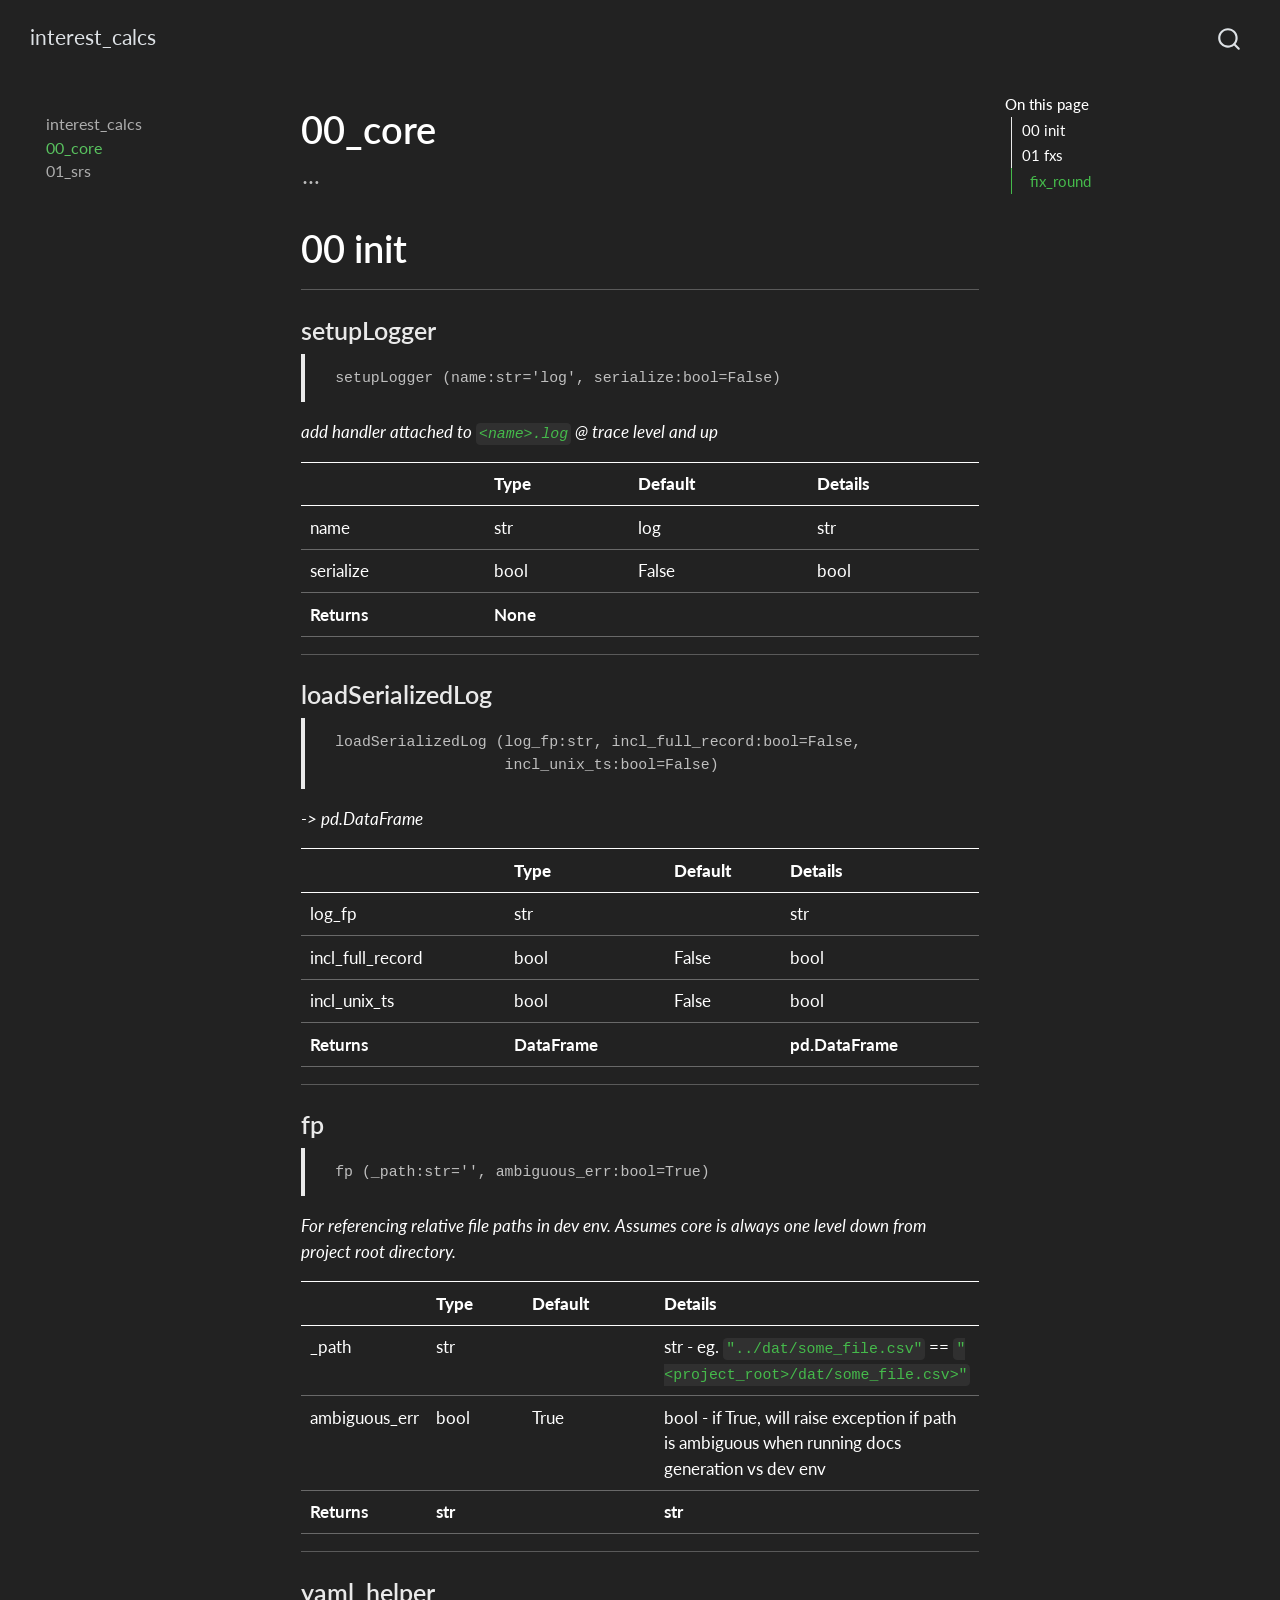
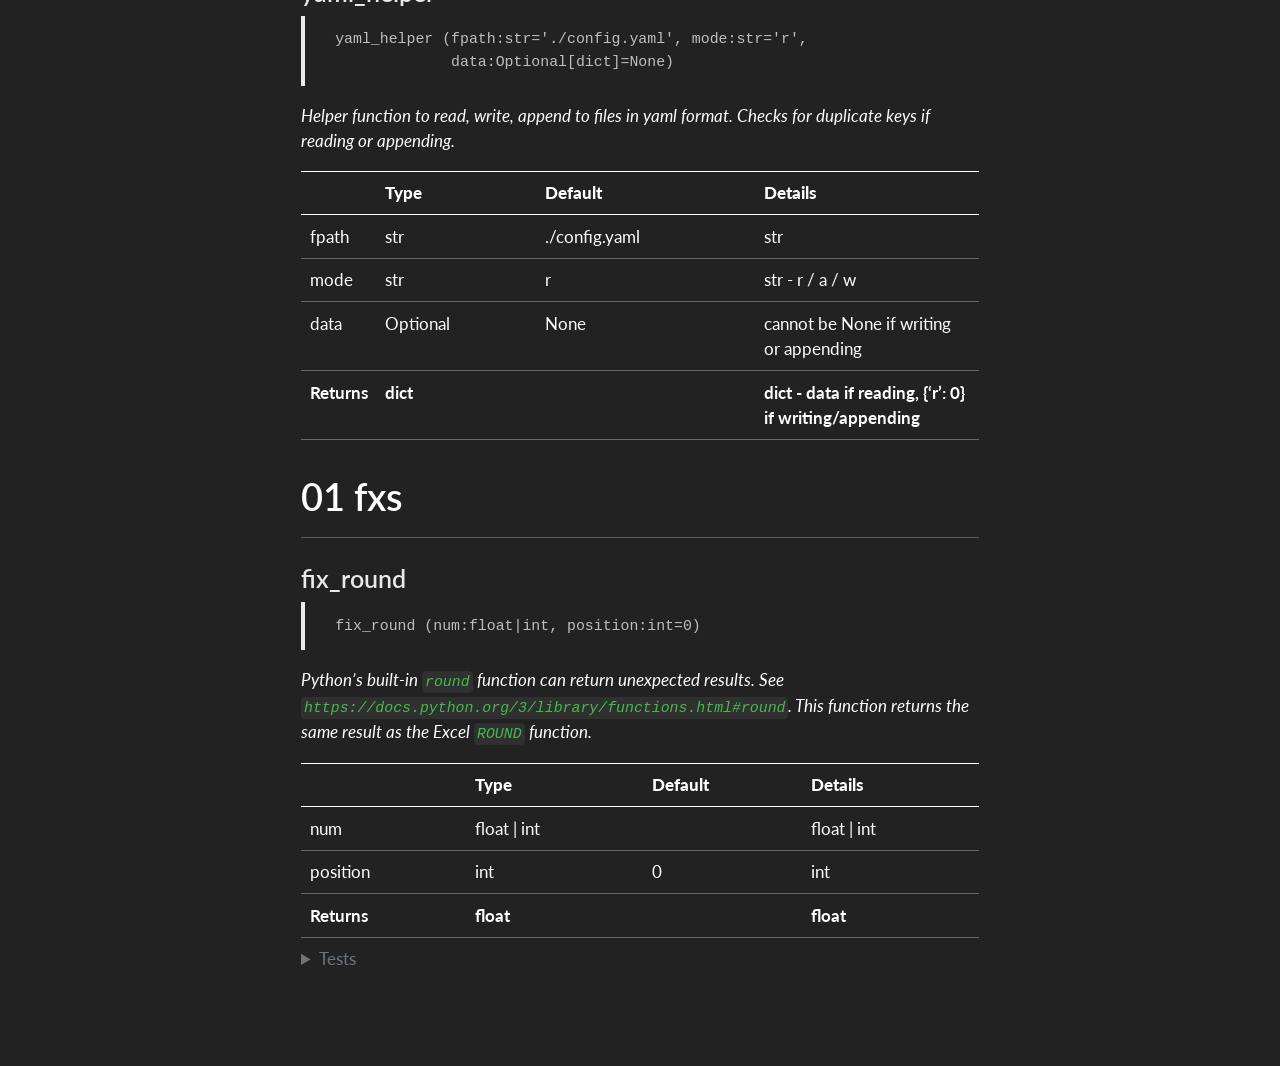
==== commit db8376f4: "1.0.1" ====
--- a/docs/core.html
+++ b/docs/core.html
@@ -70,10 +70,10 @@
 <script src="site_libs/quarto-html/tippy.umd.min.js"></script>
 <script src="site_libs/quarto-html/anchor.min.js"></script>
 <link href="site_libs/quarto-html/tippy.css" rel="stylesheet">
-<link href="site_libs/quarto-html/quarto-syntax-highlighting.css" rel="stylesheet" id="quarto-text-highlighting-styles">
+<link href="site_libs/quarto-html/quarto-syntax-highlighting-dark.css" rel="stylesheet" id="quarto-text-highlighting-styles">
 <script src="site_libs/bootstrap/bootstrap.min.js"></script>
 <link href="site_libs/bootstrap/bootstrap-icons.css" rel="stylesheet">
-<link href="site_libs/bootstrap/bootstrap.min.css" rel="stylesheet" id="quarto-bootstrap" data-mode="light">
+<link href="site_libs/bootstrap/bootstrap.min.css" rel="stylesheet" id="quarto-bootstrap" data-mode="dark">
 <script id="quarto-search-options" type="application/json">{
   "location": "navbar",
   "copy-button": false,
@@ -159,8 +159,8 @@
 </li>
         <li class="sidebar-item">
   <div class="sidebar-item-container"> 
-  <a href="./srs_pv.html" class="sidebar-item-text sidebar-link">
- <span class="menu-text">01_srs_pv</span></a>
+  <a href="./srs.html" class="sidebar-item-text sidebar-link">
+ <span class="menu-text">01_srs</span></a>
   </div>
 </li>
     </ul>
@@ -173,11 +173,14 @@
     <h2 id="toc-title">On this page</h2>
    
   <ul>
-  <li><a href="#init-fxs" id="toc-init-fxs" class="nav-link active" data-scroll-target="#init-fxs">00 init fxs</a>
+  <li><a href="#init" id="toc-init" class="nav-link active" data-scroll-target="#init">00 init</a>
   <ul class="collapse">
+  <li><a href="#setuplogger" id="toc-setuplogger" class="nav-link" data-scroll-target="#setuplogger">setupLogger</a></li>
+  <li><a href="#loadserializedlog" id="toc-loadserializedlog" class="nav-link" data-scroll-target="#loadserializedlog">loadSerializedLog</a></li>
+  <li><a href="#fp" id="toc-fp" class="nav-link" data-scroll-target="#fp">fp</a></li>
   <li><a href="#yaml_helper" id="toc-yaml_helper" class="nav-link" data-scroll-target="#yaml_helper">yaml_helper</a></li>
   </ul></li>
-  <li><a href="#utils" id="toc-utils" class="nav-link" data-scroll-target="#utils">01 utils</a>
+  <li><a href="#fxs" id="toc-fxs" class="nav-link" data-scroll-target="#fxs">01 fxs</a>
   <ul class="collapse">
   <li><a href="#fix_round" id="toc-fix_round" class="nav-link" data-scroll-target="#fix_round">fix_round</a></li>
   </ul></li>
@@ -211,16 +214,99 @@
 </header>
 
 
-<!-- WARNING: THIS FILE WAS AUTOGENERATED! DO NOT EDIT! -->
-<section id="init-fxs" class="level1">
-<h1>00 init fxs</h1>
+<!-- ... -->
+<section id="init" class="level1">
+<h1>00 init</h1>
 <hr>
-<section id="yaml_helper" class="level3">
-<h3 class="anchored" data-anchor-id="yaml_helper">yaml_helper</h3>
+<section id="setuplogger" class="level3">
+<h3 class="anchored" data-anchor-id="setuplogger">setupLogger</h3>
 <blockquote class="blockquote">
-<pre><code> yaml_helper (fpath:str='./config.yaml', mode:str='r', data:dict=None)</code></pre>
+<pre><code> setupLogger (name:str='log', serialize:bool=False)</code></pre>
 </blockquote>
-<p>Helper function to read, write, append to files in yaml format. Checks for duplicate keys if reading or appending.</p>
+<p><em>add handler attached to <code>&lt;name&gt;.log</code> @ trace level and up</em></p>
+<table class="caption-top table">
+<thead>
+<tr class="header">
+<th></th>
+<th><strong>Type</strong></th>
+<th><strong>Default</strong></th>
+<th><strong>Details</strong></th>
+</tr>
+</thead>
+<tbody>
+<tr class="odd">
+<td>name</td>
+<td>str</td>
+<td>log</td>
+<td>str</td>
+</tr>
+<tr class="even">
+<td>serialize</td>
+<td>bool</td>
+<td>False</td>
+<td>bool</td>
+</tr>
+<tr class="odd">
+<td><strong>Returns</strong></td>
+<td><strong>None</strong></td>
+<td></td>
+<td></td>
+</tr>
+</tbody>
+</table>
+<hr>
+</section>
+<section id="loadserializedlog" class="level3">
+<h3 class="anchored" data-anchor-id="loadserializedlog">loadSerializedLog</h3>
+<blockquote class="blockquote">
+<pre><code> loadSerializedLog (log_fp:str, incl_full_record:bool=False,
+                    incl_unix_ts:bool=False)</code></pre>
+</blockquote>
+<p><em>-&gt; pd.DataFrame</em></p>
+<table class="caption-top table">
+<thead>
+<tr class="header">
+<th></th>
+<th><strong>Type</strong></th>
+<th><strong>Default</strong></th>
+<th><strong>Details</strong></th>
+</tr>
+</thead>
+<tbody>
+<tr class="odd">
+<td>log_fp</td>
+<td>str</td>
+<td></td>
+<td>str</td>
+</tr>
+<tr class="even">
+<td>incl_full_record</td>
+<td>bool</td>
+<td>False</td>
+<td>bool</td>
+</tr>
+<tr class="odd">
+<td>incl_unix_ts</td>
+<td>bool</td>
+<td>False</td>
+<td>bool</td>
+</tr>
+<tr class="even">
+<td><strong>Returns</strong></td>
+<td><strong>DataFrame</strong></td>
+<td></td>
+<td><strong>pd.DataFrame</strong></td>
+</tr>
+</tbody>
+</table>
+<hr>
+</section>
+<section id="fp" class="level3">
+<h3 class="anchored" data-anchor-id="fp">fp</h3>
+<blockquote class="blockquote">
+<pre><code> fp (_path:str='', ambiguous_err:bool=True)</code></pre>
+</blockquote>
+<p><em>For referencing relative file paths in dev env. Assumes core is always one level down from project root directory.</em></p>
 <table class="caption-top table">
 <colgroup>
 <col style="width: 6%">
@@ -238,6 +324,51 @@
 </thead>
 <tbody>
 <tr class="odd">
+<td>_path</td>
+<td>str</td>
+<td></td>
+<td>str - eg. <code>"../dat/some_file.csv"</code> == <code>"&lt;project_root&gt;/dat/some_file.csv&gt;"</code></td>
+</tr>
+<tr class="even">
+<td>ambiguous_err</td>
+<td>bool</td>
+<td>True</td>
+<td>bool - if True, will raise exception if path is ambiguous when running docs generation vs dev env</td>
+</tr>
+<tr class="odd">
+<td><strong>Returns</strong></td>
+<td><strong>str</strong></td>
+<td></td>
+<td><strong>str</strong></td>
+</tr>
+</tbody>
+</table>
+<hr>
+</section>
+<section id="yaml_helper" class="level3">
+<h3 class="anchored" data-anchor-id="yaml_helper">yaml_helper</h3>
+<blockquote class="blockquote">
+<pre><code> yaml_helper (fpath:str='./config.yaml', mode:str='r',
+              data:Optional[dict]=None)</code></pre>
+</blockquote>
+<p><em>Helper function to read, write, append to files in yaml format. Checks for duplicate keys if reading or appending.</em></p>
+<table class="caption-top table">
+<colgroup>
+<col style="width: 6%">
+<col style="width: 25%">
+<col style="width: 34%">
+<col style="width: 34%">
+</colgroup>
+<thead>
+<tr class="header">
+<th></th>
+<th><strong>Type</strong></th>
+<th><strong>Default</strong></th>
+<th><strong>Details</strong></th>
+</tr>
+</thead>
+<tbody>
+<tr class="odd">
 <td>fpath</td>
 <td>str</td>
 <td>./config.yaml</td>
@@ -251,9 +382,9 @@
 </tr>
 <tr class="odd">
 <td>data</td>
-<td>dict</td>
+<td>Optional</td>
 <td>None</td>
-<td>dict - cannot be None if writing or appending</td>
+<td>cannot be None if writing or appending</td>
 </tr>
 <tr class="even">
 <td><strong>Returns</strong></td>
@@ -265,15 +396,15 @@
 </table>
 </section>
 </section>
-<section id="utils" class="level1">
-<h1>01 utils</h1>
+<section id="fxs" class="level1">
+<h1>01 fxs</h1>
 <hr>
 <section id="fix_round" class="level3">
 <h3 class="anchored" data-anchor-id="fix_round">fix_round</h3>
 <blockquote class="blockquote">
-<pre><code> fix_round (num:Union[float,int], position:int=0)</code></pre>
+<pre><code> fix_round (num:float|int, position:int=0)</code></pre>
 </blockquote>
-<p>Python’s built-in <code>round</code> function can return unexpected results. See <code>https://docs.python.org/3/library/functions.html#round</code>. This function returns the same result as the Excel <code>ROUND</code> function..</p>
+<p><em>Python’s built-in <code>round</code> function can return unexpected results. See <code>https://docs.python.org/3/library/functions.html#round</code>. This function returns the same result as the Excel <code>ROUND</code> function.</em></p>
 <table class="caption-top table">
 <thead>
 <tr class="header">
@@ -286,9 +417,9 @@
 <tbody>
 <tr class="odd">
 <td>num</td>
-<td>typing.Union[float, int]</td>
+<td>float | int</td>
 <td></td>
-<td>float or int</td>
+<td>float | int</td>
 </tr>
 <tr class="even">
 <td>position</td>
@@ -304,34 +435,34 @@
 </tr>
 </tbody>
 </table>
-<div id="cell-6" class="cell">
+<div id="cell-9" class="cell">
 <details class="code-fold">
-<summary>Code</summary>
-<div class="sourceCode cell-code" id="cb3"><pre class="sourceCode python code-with-copy"><code class="sourceCode python"><span id="cb3-1"><a href="#cb3-1" aria-hidden="true" tabindex="-1"></a><span class="cf">with</span> pytest.raises(<span class="pp">Exception</span>, match<span class="op">=</span><span class="st">"Invalid input"</span>):</span>
-<span id="cb3-2"><a href="#cb3-2" aria-hidden="true" tabindex="-1"></a>    fix_round(<span class="st">"test"</span>, <span class="dv">123</span>)</span>
-<span id="cb3-3"><a href="#cb3-3" aria-hidden="true" tabindex="-1"></a></span>
-<span id="cb3-4"><a href="#cb3-4" aria-hidden="true" tabindex="-1"></a><span class="cf">assert</span> <span class="bu">round</span>(<span class="fl">23.335</span>, <span class="dv">2</span>) <span class="op">==</span> <span class="fl">23.34</span></span>
-<span id="cb3-5"><a href="#cb3-5" aria-hidden="true" tabindex="-1"></a><span class="cf">assert</span> <span class="bu">round</span>(<span class="fl">23.345</span>, <span class="dv">2</span>) <span class="op">==</span> <span class="fl">23.34</span></span>
-<span id="cb3-6"><a href="#cb3-6" aria-hidden="true" tabindex="-1"></a><span class="cf">assert</span> fix_round(<span class="fl">23.345</span>, <span class="dv">2</span>) <span class="op">==</span> <span class="fl">23.35</span></span>
-<span id="cb3-7"><a href="#cb3-7" aria-hidden="true" tabindex="-1"></a></span>
-<span id="cb3-8"><a href="#cb3-8" aria-hidden="true" tabindex="-1"></a><span class="cf">assert</span> <span class="bu">round</span>(<span class="op">-</span><span class="fl">23.345</span>, <span class="dv">2</span>) <span class="op">==</span> <span class="op">-</span><span class="fl">23.34</span></span>
-<span id="cb3-9"><a href="#cb3-9" aria-hidden="true" tabindex="-1"></a><span class="cf">assert</span> fix_round(<span class="op">-</span><span class="fl">23.345</span>, <span class="dv">2</span>) <span class="op">==</span> <span class="op">-</span><span class="fl">23.35</span></span>
-<span id="cb3-10"><a href="#cb3-10" aria-hidden="true" tabindex="-1"></a></span>
-<span id="cb3-11"><a href="#cb3-11" aria-hidden="true" tabindex="-1"></a><span class="cf">assert</span> fix_round(<span class="dv">1</span>, <span class="dv">2</span>) <span class="op">==</span> <span class="dv">1</span></span>
-<span id="cb3-12"><a href="#cb3-12" aria-hidden="true" tabindex="-1"></a><span class="cf">assert</span> <span class="bu">isinstance</span>((fix_round(<span class="dv">1</span>, <span class="dv">2</span>)), <span class="bu">float</span>)</span>
-<span id="cb3-13"><a href="#cb3-13" aria-hidden="true" tabindex="-1"></a></span>
-<span id="cb3-14"><a href="#cb3-14" aria-hidden="true" tabindex="-1"></a><span class="cf">assert</span> fix_round(<span class="fl">1.0</span>, <span class="dv">2</span>) <span class="op">==</span> <span class="dv">1</span></span>
-<span id="cb3-15"><a href="#cb3-15" aria-hidden="true" tabindex="-1"></a><span class="cf">assert</span> <span class="bu">isinstance</span>((fix_round(<span class="fl">1.0</span>, <span class="dv">2</span>)), <span class="bu">float</span>)</span>
-<span id="cb3-16"><a href="#cb3-16" aria-hidden="true" tabindex="-1"></a></span>
-<span id="cb3-17"><a href="#cb3-17" aria-hidden="true" tabindex="-1"></a><span class="cf">assert</span> <span class="bu">round</span>(<span class="fl">6789.2342335</span>, <span class="dv">6</span>) <span class="op">==</span> <span class="fl">6789.234234</span></span>
-<span id="cb3-18"><a href="#cb3-18" aria-hidden="true" tabindex="-1"></a><span class="cf">assert</span> <span class="bu">round</span>(<span class="fl">6789.2342345</span>, <span class="dv">6</span>) <span class="op">==</span> <span class="fl">6789.234234</span></span>
-<span id="cb3-19"><a href="#cb3-19" aria-hidden="true" tabindex="-1"></a><span class="cf">assert</span> fix_round(<span class="fl">6789.2342345</span>, <span class="dv">6</span>) <span class="op">==</span> <span class="fl">6789.234235</span></span>
-<span id="cb3-20"><a href="#cb3-20" aria-hidden="true" tabindex="-1"></a></span>
-<span id="cb3-21"><a href="#cb3-21" aria-hidden="true" tabindex="-1"></a><span class="cf">assert</span> <span class="bu">round</span>(<span class="op">-</span><span class="fl">6789.2342345</span>, <span class="dv">6</span>) <span class="op">==</span> <span class="op">-</span><span class="fl">6789.234234</span></span>
-<span id="cb3-22"><a href="#cb3-22" aria-hidden="true" tabindex="-1"></a><span class="cf">assert</span> fix_round(<span class="op">-</span><span class="fl">6789.2342345</span>, <span class="dv">6</span>) <span class="op">==</span> <span class="op">-</span><span class="fl">6789.234235</span></span>
-<span id="cb3-23"><a href="#cb3-23" aria-hidden="true" tabindex="-1"></a></span>
-<span id="cb3-24"><a href="#cb3-24" aria-hidden="true" tabindex="-1"></a><span class="cf">assert</span> fix_round(<span class="fl">0.0</span>, <span class="dv">2</span>) <span class="op">==</span> <span class="fl">0.0</span></span>
-<span id="cb3-25"><a href="#cb3-25" aria-hidden="true" tabindex="-1"></a><span class="cf">assert</span> fix_round(<span class="op">-</span><span class="fl">0.0</span>, <span class="dv">2</span>) <span class="op">==</span> <span class="fl">0.0</span></span></code><button title="Copy to Clipboard" class="code-copy-button"><i class="bi"></i></button></pre></div>
+<summary>Tests</summary>
+<div class="sourceCode cell-code" id="cb6"><pre class="sourceCode python code-overflow-wrap code-with-copy"><code class="sourceCode python"><span id="cb6-1"><a href="#cb6-1" aria-hidden="true" tabindex="-1"></a><span class="cf">with</span> pytest.raises(<span class="pp">Exception</span>, match<span class="op">=</span><span class="st">"Invalid input"</span>):</span>
+<span id="cb6-2"><a href="#cb6-2" aria-hidden="true" tabindex="-1"></a>    fix_round(<span class="st">"test"</span>, <span class="dv">123</span>)  <span class="co"># type: ignore</span></span>
+<span id="cb6-3"><a href="#cb6-3" aria-hidden="true" tabindex="-1"></a></span>
+<span id="cb6-4"><a href="#cb6-4" aria-hidden="true" tabindex="-1"></a><span class="cf">assert</span> <span class="bu">round</span>(<span class="fl">23.335</span>, <span class="dv">2</span>) <span class="op">==</span> <span class="fl">23.34</span></span>
+<span id="cb6-5"><a href="#cb6-5" aria-hidden="true" tabindex="-1"></a><span class="cf">assert</span> <span class="bu">round</span>(<span class="fl">23.345</span>, <span class="dv">2</span>) <span class="op">==</span> <span class="fl">23.34</span></span>
+<span id="cb6-6"><a href="#cb6-6" aria-hidden="true" tabindex="-1"></a><span class="cf">assert</span> fix_round(<span class="fl">23.345</span>, <span class="dv">2</span>) <span class="op">==</span> <span class="fl">23.35</span></span>
+<span id="cb6-7"><a href="#cb6-7" aria-hidden="true" tabindex="-1"></a></span>
+<span id="cb6-8"><a href="#cb6-8" aria-hidden="true" tabindex="-1"></a><span class="cf">assert</span> <span class="bu">round</span>(<span class="op">-</span><span class="fl">23.345</span>, <span class="dv">2</span>) <span class="op">==</span> <span class="op">-</span><span class="fl">23.34</span></span>
+<span id="cb6-9"><a href="#cb6-9" aria-hidden="true" tabindex="-1"></a><span class="cf">assert</span> fix_round(<span class="op">-</span><span class="fl">23.345</span>, <span class="dv">2</span>) <span class="op">==</span> <span class="op">-</span><span class="fl">23.35</span></span>
+<span id="cb6-10"><a href="#cb6-10" aria-hidden="true" tabindex="-1"></a></span>
+<span id="cb6-11"><a href="#cb6-11" aria-hidden="true" tabindex="-1"></a><span class="cf">assert</span> fix_round(<span class="dv">1</span>, <span class="dv">2</span>) <span class="op">==</span> <span class="dv">1</span></span>
+<span id="cb6-12"><a href="#cb6-12" aria-hidden="true" tabindex="-1"></a><span class="cf">assert</span> <span class="bu">isinstance</span>((fix_round(<span class="dv">1</span>, <span class="dv">2</span>)), <span class="bu">float</span>)</span>
+<span id="cb6-13"><a href="#cb6-13" aria-hidden="true" tabindex="-1"></a></span>
+<span id="cb6-14"><a href="#cb6-14" aria-hidden="true" tabindex="-1"></a><span class="cf">assert</span> fix_round(<span class="fl">1.0</span>, <span class="dv">2</span>) <span class="op">==</span> <span class="dv">1</span></span>
+<span id="cb6-15"><a href="#cb6-15" aria-hidden="true" tabindex="-1"></a><span class="cf">assert</span> <span class="bu">isinstance</span>((fix_round(<span class="fl">1.0</span>, <span class="dv">2</span>)), <span class="bu">float</span>)</span>
+<span id="cb6-16"><a href="#cb6-16" aria-hidden="true" tabindex="-1"></a></span>
+<span id="cb6-17"><a href="#cb6-17" aria-hidden="true" tabindex="-1"></a><span class="cf">assert</span> <span class="bu">round</span>(<span class="fl">6789.2342335</span>, <span class="dv">6</span>) <span class="op">==</span> <span class="fl">6789.234234</span></span>
+<span id="cb6-18"><a href="#cb6-18" aria-hidden="true" tabindex="-1"></a><span class="cf">assert</span> <span class="bu">round</span>(<span class="fl">6789.2342345</span>, <span class="dv">6</span>) <span class="op">==</span> <span class="fl">6789.234234</span></span>
+<span id="cb6-19"><a href="#cb6-19" aria-hidden="true" tabindex="-1"></a><span class="cf">assert</span> fix_round(<span class="fl">6789.2342345</span>, <span class="dv">6</span>) <span class="op">==</span> <span class="fl">6789.234235</span></span>
+<span id="cb6-20"><a href="#cb6-20" aria-hidden="true" tabindex="-1"></a></span>
+<span id="cb6-21"><a href="#cb6-21" aria-hidden="true" tabindex="-1"></a><span class="cf">assert</span> <span class="bu">round</span>(<span class="op">-</span><span class="fl">6789.2342345</span>, <span class="dv">6</span>) <span class="op">==</span> <span class="op">-</span><span class="fl">6789.234234</span></span>
+<span id="cb6-22"><a href="#cb6-22" aria-hidden="true" tabindex="-1"></a><span class="cf">assert</span> fix_round(<span class="op">-</span><span class="fl">6789.2342345</span>, <span class="dv">6</span>) <span class="op">==</span> <span class="op">-</span><span class="fl">6789.234235</span></span>
+<span id="cb6-23"><a href="#cb6-23" aria-hidden="true" tabindex="-1"></a></span>
+<span id="cb6-24"><a href="#cb6-24" aria-hidden="true" tabindex="-1"></a><span class="cf">assert</span> fix_round(<span class="fl">0.0</span>, <span class="dv">2</span>) <span class="op">==</span> <span class="fl">0.0</span></span>
+<span id="cb6-25"><a href="#cb6-25" aria-hidden="true" tabindex="-1"></a><span class="cf">assert</span> fix_round(<span class="op">-</span><span class="fl">0.0</span>, <span class="dv">2</span>) <span class="op">==</span> <span class="fl">0.0</span></span></code><button title="Copy to Clipboard" class="code-copy-button"><i class="bi"></i></button></pre></div>
 </details>
 </div>
 
--- a/docs/site_libs/quarto-html/quarto-syntax-highlighting-dark.css
+++ b/docs/site_libs/quarto-html/quarto-syntax-highlighting-dark.css
@@ -0,0 +1,185 @@
+/* quarto syntax highlight colors */
+:root {
+  --quarto-hl-al-color: #e85848;
+  --quarto-hl-an-color: #ad7fa8;
+  --quarto-hl-at-color: #ad7fa8;
+  --quarto-hl-bn-color: #edd400;
+  --quarto-hl-bu-color: #729fcf;
+  --quarto-hl-ch-color: #ce5c00;
+  --quarto-hl-co-color: #30a100;
+  --quarto-hl-cv-color: #ad7fa8;
+  --quarto-hl-cn-color: #edd400;
+  --quarto-hl-cf-color: #ffffff;
+  --quarto-hl-dt-color: #508ed8;
+  --quarto-hl-dv-color: #edd400;
+  --quarto-hl-do-color: #4e9a06;
+  --quarto-hl-er-color: #e85848;
+  --quarto-hl-ex-color: #508ed8;
+  --quarto-hl-fl-color: #ce5c00;
+  --quarto-hl-fu-color: #729fcf;
+  --quarto-hl-im-color: #ad7fa8;
+  --quarto-hl-in-color: #c0a25f;
+  --quarto-hl-kw-color: #ffffff;
+  --quarto-hl-op-color: #eeeeec;
+  --quarto-hl-pp-color: #ad7fa8;
+  --quarto-hl-re-color: #508ed8;
+  --quarto-hl-sc-color: #ce5c00;
+  --quarto-hl-ss-color: #fce94f;
+  --quarto-hl-st-color: #edd400;
+  --quarto-hl-va-color: #ce5c00;
+  --quarto-hl-vs-color: #c4a000;
+  --quarto-hl-wa-color: #e85848;
+}
+
+/* other quarto variables */
+:root {
+  --quarto-font-monospace: SFMono-Regular, Menlo, Monaco, Consolas, "Liberation Mono", "Courier New", monospace;
+}
+
+code span.al {
+  background-color: #451e1a;
+  font-weight: bold;
+  color: #e85848;
+}
+
+code span.an {
+  color: #ad7fa8;
+}
+
+code span.at {
+  color: #ad7fa8;
+}
+
+code span.bn {
+  color: #edd400;
+}
+
+code span.bu {
+  color: #729fcf;
+}
+
+code span.ch {
+  color: #ce5c00;
+}
+
+code span.co {
+  color: #30a100;
+}
+
+code span.cv {
+  color: #ad7fa8;
+}
+
+code span.cn {
+  font-weight: bold;
+  color: #edd400;
+}
+
+code span.cf {
+  font-weight: bold;
+  color: #ffffff;
+}
+
+code span.dt {
+  color: #508ed8;
+}
+
+code span.dv {
+  color: #edd400;
+}
+
+code span.do {
+  color: #4e9a06;
+}
+
+code span.er {
+  color: #e85848;
+  text-decoration: underline;
+}
+
+code span.ex {
+  font-weight: bold;
+  color: #508ed8;
+}
+
+code span.fl {
+  color: #ce5c00;
+}
+
+code span.fu {
+  font-weight: bold;
+  color: #729fcf;
+}
+
+code span.im {
+  color: #ad7fa8;
+}
+
+code span.in {
+  color: #c0a25f;
+}
+
+code span.kw {
+  font-weight: bold;
+  color: #ffffff;
+}
+
+pre > code.sourceCode > span {
+  color: #d3d7c1;
+}
+
+code span {
+  color: #d3d7c1;
+}
+
+code.sourceCode > span {
+  color: #d3d7c1;
+}
+
+div.sourceCode,
+div.sourceCode pre.sourceCode {
+  color: #d3d7c1;
+}
+
+code span.op {
+  color: #eeeeec;
+}
+
+code span.pp {
+  color: #ad7fa8;
+}
+
+code span.re {
+  background-color: #1c2c3f;
+  color: #508ed8;
+}
+
+code span.sc {
+  color: #ce5c00;
+}
+
+code span.ss {
+  color: #fce94f;
+}
+
+code span.st {
+  color: #edd400;
+}
+
+code span.va {
+  color: #ce5c00;
+}
+
+code span.vs {
+  color: #c4a000;
+}
+
+code span.wa {
+  color: #e85848;
+}
+
+.prevent-inlining {
+  content: "</";
+}
+
+/*# sourceMappingURL=935a306eefa94366c21e1a970dddb765.css.map */
--- a/docs/styles.css
+++ b/docs/styles.css
@@ -0,0 +1,47 @@
+h1{
+  font-size: 2.25rem;
+}
+
+tbody{
+  border-color: DimGray;
+}
+
+.cell {
+  margin-bottom: 1rem;
+}
+
+.cell > .sourceCode {
+  margin-bottom: 0;
+}
+
+.cell-output > pre {
+  margin-bottom: 0;
+}
+
+.cell-output > pre, .cell-output > .sourceCode > pre, .cell-output-stdout > pre {
+  margin-left: 0.8rem;
+  margin-top: 0;
+  background: none;
+  border-left: 2px solid lightsalmon;
+  border-top-left-radius: 0;
+  border-top-right-radius: 0;
+}
+
+.cell-output > .sourceCode {
+  border: none;
+}
+
+.cell-output > .sourceCode {
+  background: none;
+  margin-top: 0;
+}
+
+div.description {
+  padding-left: 2px;
+  padding-top: 5px;
+  font-style: italic;
+  font-size: 135%;
+  opacity: 70%;
+}
+
+ 
